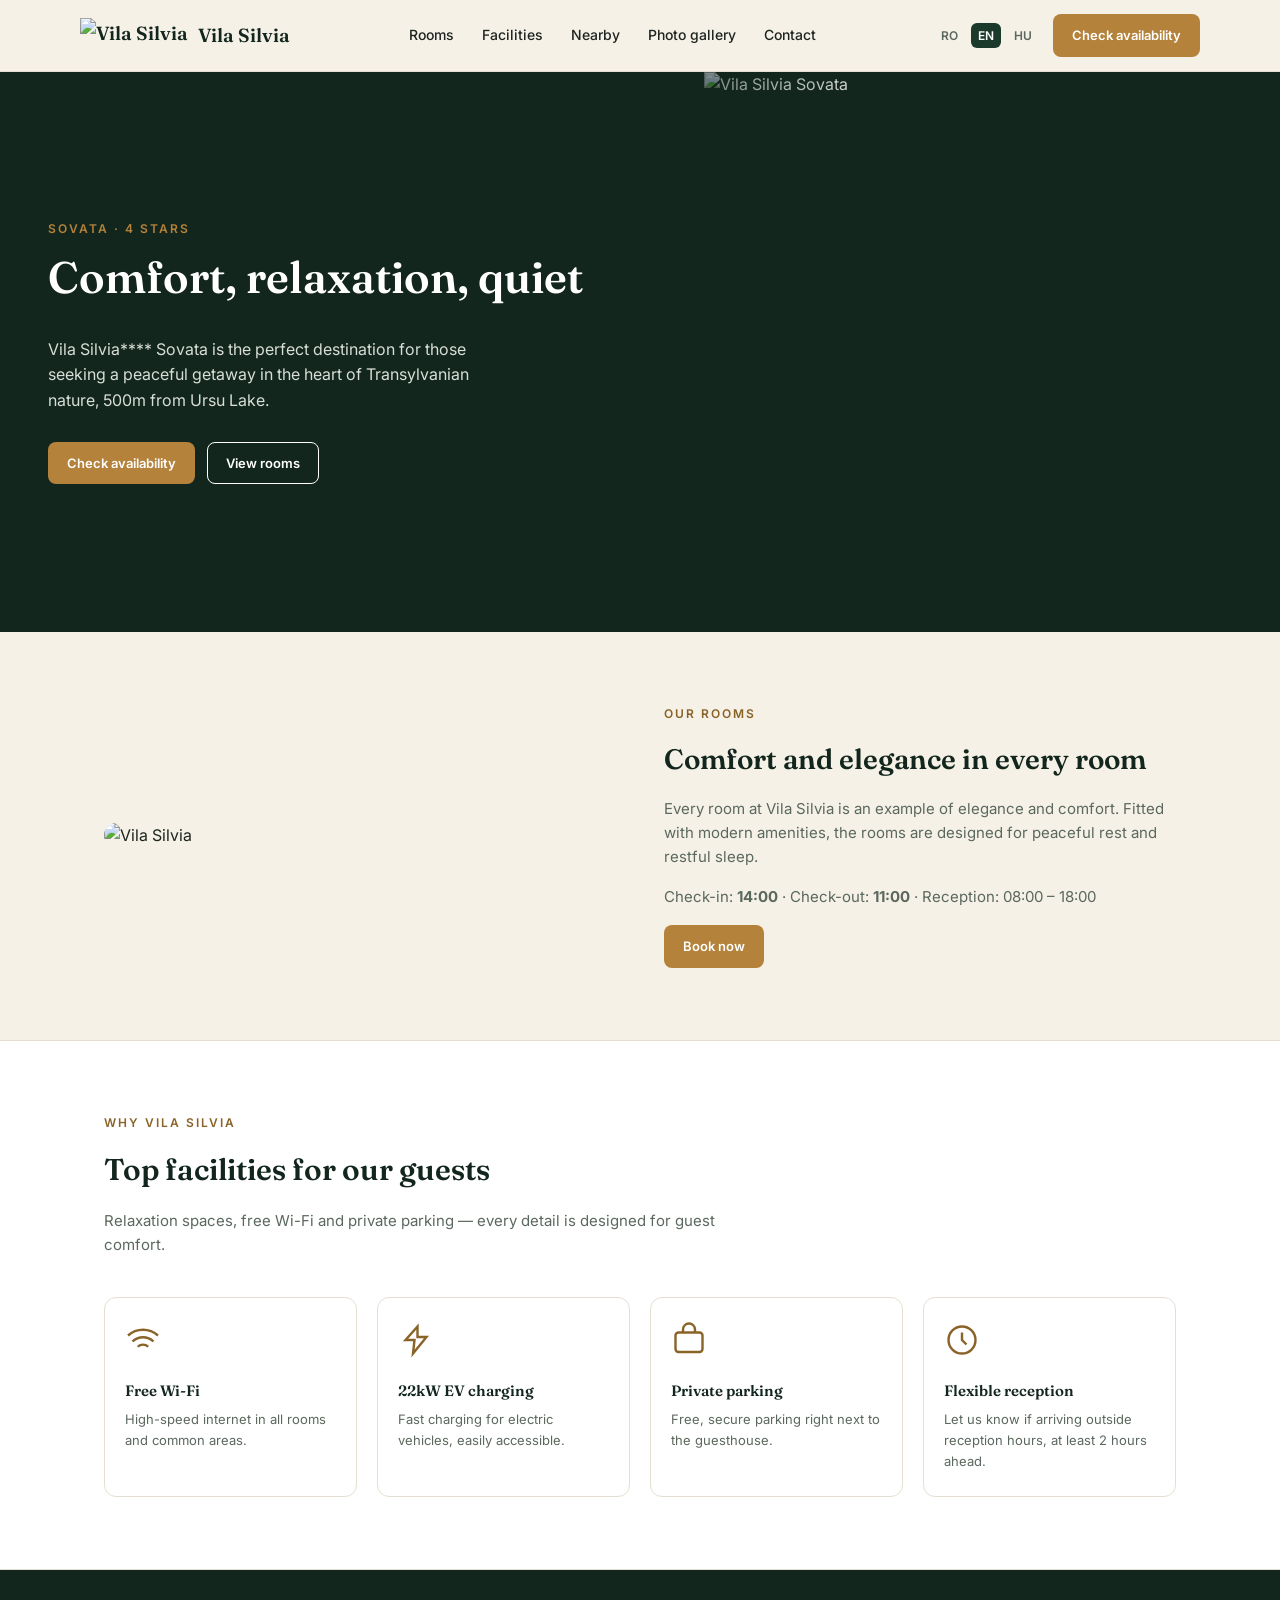
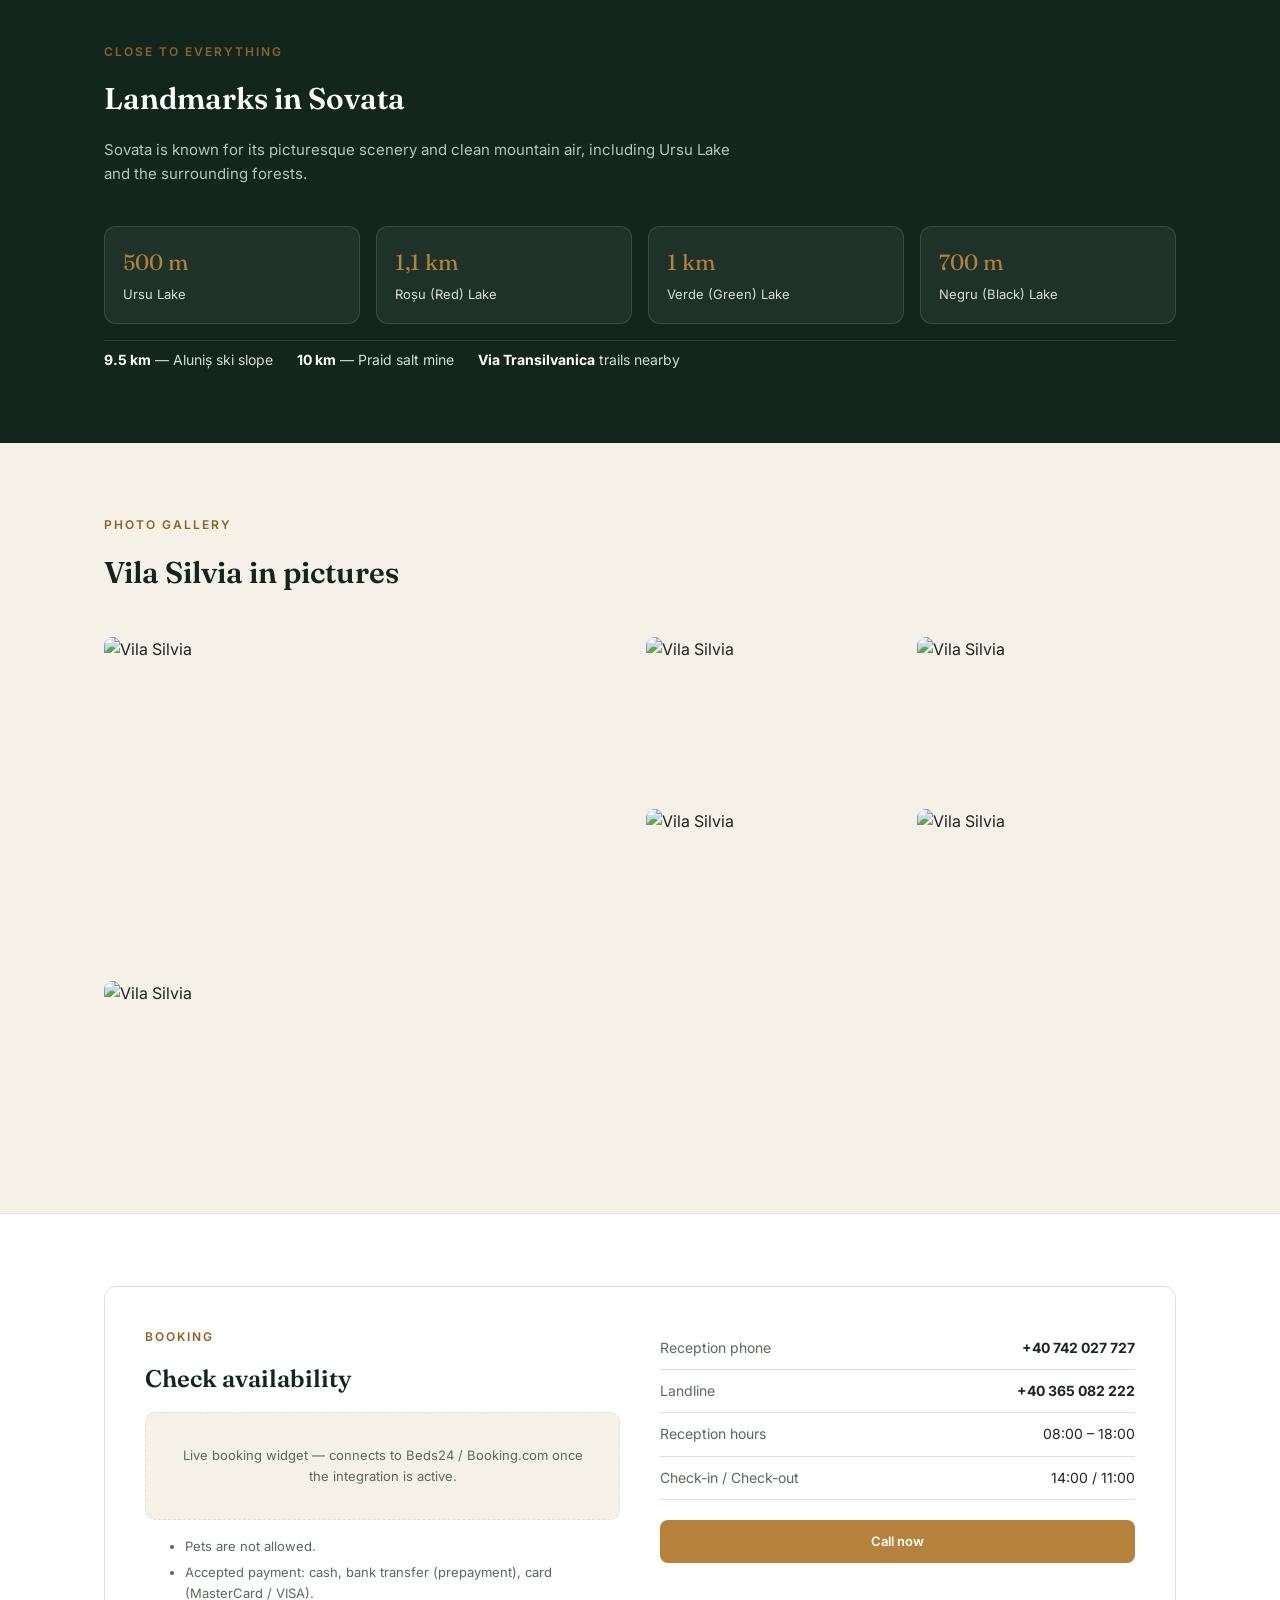
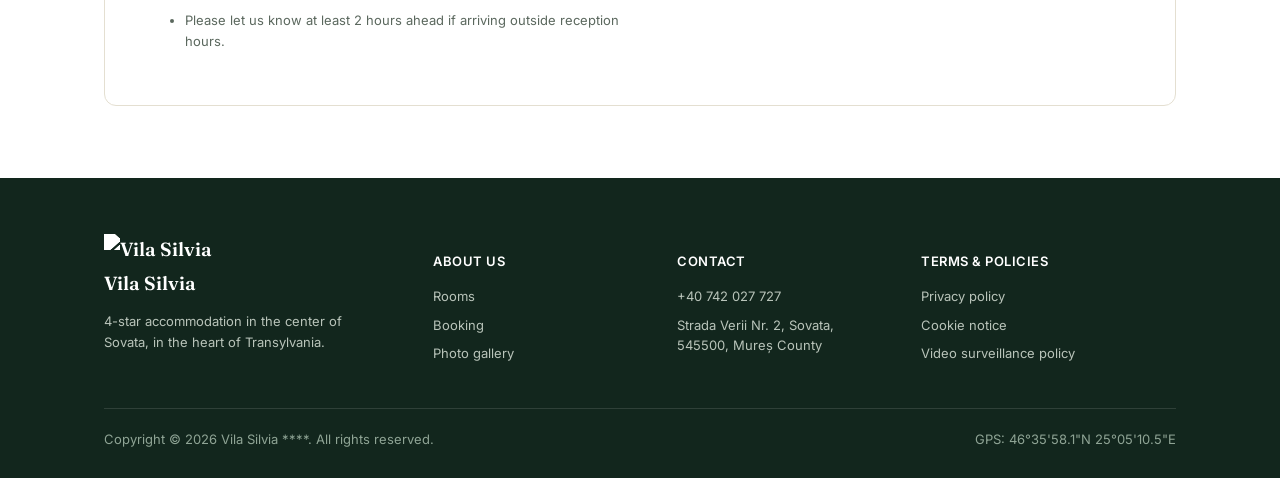
==== index.html @ 33c44d3b "Add files via upload" ====
<!DOCTYPE html>
<html lang="ro">
<head>
<meta charset="UTF-8">
<meta name="viewport" content="width=device-width, initial-scale=1.0">
<title data-i18n="meta.title">Cazare Sovata - Vila Silvia **** - vilasilvia.ro</title>
<meta name="description" content="Vila Silvia, cazare de 4 stele în centrul stațiunii Sovata." data-i18n-attr="content:meta.description">
<link rel="preconnect" href="https://fonts.googleapis.com">
<link href="https://fonts.googleapis.com/css2?family=Fraunces:opsz,wght@9..144,500;9..144,600&family=Inter:wght@400;500;600;700&display=swap" rel="stylesheet">
<link rel="stylesheet" href="style.css">
</head>
<body>

<header>
  <div class="wrap header-inner">
    <a href="#" class="logo">
      <img src="https://www.vilasilvia.ro/images/logo-1.png" alt="Vila Silvia">
      Vila Silvia
    </a>
    <nav class="main-nav">
      <a href="#rooms" data-i18n="nav.rooms">Camere</a>
      <a href="#facilities" data-i18n="nav.facilities">Facilități</a>
      <a href="#nearby" data-i18n="nav.nearby">Împrejurimi</a>
      <a href="#gallery" data-i18n="nav.gallery">Galerie foto</a>
      <a href="#contact" data-i18n="nav.contact">Contact</a>
    </nav>
    <div class="header-actions">
      <div class="lang-switch" id="lang-switch">
        <a href="#" data-lang="ro">RO</a>
        <a href="#" data-lang="en">EN</a>
        <a href="#" data-lang="hu">HU</a>
      </div>
      <a href="#booking" class="btn btn-primary" data-i18n="nav.cta">Verifică disponibilitatea</a>
    </div>
  </div>
</header>

<section class="hero" style="padding:0;">
  <div class="hero-copy">
    <div class="eyebrow" data-i18n="hero.eyebrow">Sovata · 4 stele</div>
    <h1 data-i18n="hero.title">Confort, relaxare, liniște</h1>
    <p data-i18n="hero.text">Vila Silvia**** Sovata este destinația perfectă pentru cei care caută o escapadă liniștită, în inima naturii transilvănene, la 500m de Lacul Ursu.</p>
    <div class="hero-cta">
      <a href="#booking" class="btn btn-primary" data-i18n="hero.cta1">Verifică disponibilitatea</a>
      <a href="#rooms" class="btn btn-outline" style="border-color:#fff;color:#fff;" data-i18n="hero.cta2">Vezi camerele</a>
    </div>
  </div>
  <div class="hero-img">
    <img src="https://www.vilasilvia.ro/images/homepage/slider/intro-1.jpg" alt="Vila Silvia Sovata">
  </div>
</section>

<section id="rooms">
  <div class="wrap about-grid">
    <img src="https://www.vilasilvia.ro/images/galeria_foto/2024/interior/image13.jpg" alt="Vila Silvia">
    <div>
      <div class="eyebrow" style="color:var(--amber-dark);" data-i18n="rooms.eyebrow">Camerele noastre</div>
      <h2 style="font-size:28px;color:var(--pine-900);margin-bottom:14px;" data-i18n="rooms.title">Confort și eleganță în fiecare cameră</h2>
      <p data-i18n="rooms.text">Fiecare cameră a Vilei Silvia este un exemplu de eleganță și confort. Dotate cu facilități moderne, camerele sunt concepute pentru a asigura o odihnă liniștită și un somn reconfortant.</p>
      <p data-i18n="rooms.hours">Check-in: <b>14:00</b> · Check-out: <b>11:00</b> · Recepție: 08:00 – 18:00</p>
      <a href="#booking" class="btn btn-primary" data-i18n="rooms.cta">Rezervă acum</a>
    </div>
  </div>
</section>

<section id="facilities" style="background:var(--paper);border-top:1px solid var(--line);border-bottom:1px solid var(--line);">
  <div class="wrap">
    <div class="section-head">
      <div class="eyebrow" data-i18n="facilities.eyebrow">De ce Vila Silvia</div>
      <h2 data-i18n="facilities.title">Facilități de top pentru oaspeții noștri</h2>
      <p data-i18n="facilities.text">Spații de relaxare, Wi-Fi gratuit și parcare privată — fiecare detaliu este gândit pentru confortul oaspeților.</p>
    </div>
    <div class="facility-grid">
      <div class="facility-card">
        <svg class="icon" viewBox="0 0 24 24" fill="none" stroke="currentColor" stroke-width="1.6"><path d="M5 13a10 10 0 0 1 14 0M8.5 16.5a5 5 0 0 1 7 0M12 20h.01M2 9a15 15 0 0 1 20 0"/></svg>
        <h3 data-i18n="facilities.wifi.title">Wi-Fi gratuit</h3>
        <p data-i18n="facilities.wifi.text">Internet de mare viteză în toate camerele și spațiile comune.</p>
      </div>
      <div class="facility-card">
        <svg class="icon" viewBox="0 0 24 24" fill="none" stroke="currentColor" stroke-width="1.6"><path d="M13 3l-8 9h6l-1 9 9-11h-6z"/></svg>
        <h3 data-i18n="facilities.ev.title">Stație de încărcare 22kW</h3>
        <p data-i18n="facilities.ev.text">Încărcare rapidă pentru vehicule electrice, ușor accesibilă.</p>
      </div>
      <div class="facility-card">
        <svg class="icon" viewBox="0 0 24 24" fill="none" stroke="currentColor" stroke-width="1.6"><rect x="3" y="7" width="18" height="13" rx="2"/><path d="M8 7V5a4 4 0 0 1 8 0v2"/></svg>
        <h3 data-i18n="facilities.parking.title">Parcare privată</h3>
        <p data-i18n="facilities.parking.text">Loc de parcare gratuit, sigur, chiar lângă vilă.</p>
      </div>
      <div class="facility-card">
        <svg class="icon" viewBox="0 0 24 24" fill="none" stroke="currentColor" stroke-width="1.6"><circle cx="12" cy="12" r="9"/><path d="M12 7v5l3 3"/></svg>
        <h3 data-i18n="facilities.reception.title">Recepție flexibilă</h3>
        <p data-i18n="facilities.reception.text">Anunțați sosirea în afara programului cu minim 2 ore înainte.</p>
      </div>
    </div>
  </div>
</section>

<section id="nearby" class="lakes-section">
  <div class="wrap">
    <div class="section-head">
      <div class="eyebrow" data-i18n="nearby.eyebrow">Aproape de tot</div>
      <h2 data-i18n="nearby.title">Repere în Sovata</h2>
      <p data-i18n="nearby.text">Sovata este cunoscută pentru peisajele sale pitorești și aerul curat de munte, incluzând Lacul Ursu și pădurile înconjurătoare.</p>
    </div>
    <div class="lake-grid">
      <div class="lake-card"><div class="dist">500 m</div><div class="name" data-i18n="nearby.ursu">Lacul Ursu</div></div>
      <div class="lake-card"><div class="dist">1,1 km</div><div class="name" data-i18n="nearby.rosu">Lacul Roșu</div></div>
      <div class="lake-card"><div class="dist">1 km</div><div class="name" data-i18n="nearby.verde">Lacul Verde</div></div>
      <div class="lake-card"><div class="dist">700 m</div><div class="name" data-i18n="nearby.negru">Lacul Negru</div></div>
    </div>
    <div class="far-list">
      <span data-i18n="nearby.ski"><b>9,5 km</b> — Pârtia de schi Aluniș</span>
      <span data-i18n="nearby.salt"><b>10 km</b> — Salina Praid</span>
      <span data-i18n="nearby.trail">Trasee <b>Via Transilvanica</b> în apropiere</span>
    </div>
  </div>
</section>

<section id="gallery">
  <div class="wrap">
    <div class="section-head">
      <div class="eyebrow" data-i18n="gallery.eyebrow">Galerie foto</div>
      <h2 data-i18n="gallery.title">Vila Silvia în imagini</h2>
    </div>
    <div class="gallery-grid">
      <a href="https://www.vilasilvia.ro/images/galeria_foto/vilasilvia/2018/interior/image20.jpg" target="_blank"><img src="https://www.vilasilvia.ro/images/galeria_foto/vilasilvia/2018/interior/image20.jpg" alt="Vila Silvia"></a>
      <a href="https://www.vilasilvia.ro/images/galeria_foto/2024/exterior/image2.jpg" target="_blank"><img src="https://www.vilasilvia.ro/images/galeria_foto/2024/exterior/image2.jpg" alt="Vila Silvia"></a>
      <a href="https://www.vilasilvia.ro/images/galeria_foto/2024/exterior/image12.jpg" target="_blank"><img src="https://www.vilasilvia.ro/images/galeria_foto/2024/exterior/image12.jpg" alt="Vila Silvia"></a>
      <a href="https://www.vilasilvia.ro/images/galeria_foto/vilasilvia/2018/exterior/image4.jpg" target="_blank"><img src="https://www.vilasilvia.ro/images/galeria_foto/vilasilvia/2018/exterior/image4.jpg" alt="Vila Silvia"></a>
      <a href="https://www.vilasilvia.ro/images/galeria_foto/vilasilvia/2018/exterior/image7.jpg" target="_blank"><img src="https://www.vilasilvia.ro/images/galeria_foto/vilasilvia/2018/exterior/image7.jpg" alt="Vila Silvia"></a>
      <a href="https://www.vilasilvia.ro/images/galeria_foto/vilasilvia/2018/interior/image16.jpg" target="_blank"><img src="https://www.vilasilvia.ro/images/galeria_foto/vilasilvia/2018/interior/image16.jpg" alt="Vila Silvia"></a>
    </div>
  </div>
</section>

<section id="booking" style="background:var(--paper);border-top:1px solid var(--line);">
  <div class="wrap">
    <div class="booking-panel">
      <div>
        <div class="eyebrow" style="color:var(--amber-dark);" data-i18n="booking.eyebrow">Rezervare</div>
        <h2 data-i18n="booking.title">Verifică disponibilitatea</h2>
        <div class="widget-slot" data-i18n="booking.widget">Widget de rezervare live — se conectează la Beds24 / Booking.com odată ce integrarea este activă.</div>
        <ul class="policy-list">
          <li data-i18n="booking.policy1">Cazarea cu animale de companie este interzisă.</li>
          <li data-i18n="booking.policy2">Metode de plată: cash, OP (plată anticipată), card (MasterCard / VISA).</li>
          <li data-i18n="booking.policy3">Vă rugăm anunțați sosirile în afara programului cu minim 2 ore înainte.</li>
        </ul>
      </div>
      <div>
        <div class="info-row"><span data-i18n="booking.phone1">Telefon recepție</span><span><b>+40 742 027 727</b></span></div>
        <div class="info-row"><span data-i18n="booking.phone2">Telefon fix</span><span><b>+40 365 082 222</b></span></div>
        <div class="info-row"><span data-i18n="booking.hours">Program recepție</span><span>08:00 – 18:00</span></div>
        <div class="info-row"><span data-i18n="booking.checkinout">Check-in / Check-out</span><span>14:00 / 11:00</span></div>
        <a href="tel:+40742027727" class="btn btn-primary" style="margin-top:20px;width:100%;text-align:center;" data-i18n="booking.call">Sună acum</a>
      </div>
    </div>
  </div>
</section>

<footer id="contact">
  <div class="wrap">
    <div class="footer-grid">
      <div>
        <a href="#" class="logo" style="color:#fff;margin-bottom:12px;">
          <img src="https://www.vilasilvia.ro/images/logo-1.png" alt="Vila Silvia" style="filter:brightness(0) invert(1);">
          Vila Silvia
        </a>
        <p style="color:#B9C4BA;max-width:260px;" data-i18n="footer.tagline">Cazare de 4 stele în centrul stațiunii Sovata, în inima Transilvaniei.</p>
      </div>
      <div>
        <h4 data-i18n="footer.about">Despre noi</h4>
        <a href="#rooms" data-i18n="nav.rooms">Camere</a>
        <a href="#booking" data-i18n="nav.cta_short">Rezervare</a>
        <a href="#gallery" data-i18n="nav.gallery">Galerie foto</a>
      </div>
      <div>
        <h4 data-i18n="footer.contact">Contact</h4>
        <a href="tel:+40742027727">+40 742 027 727</a>
        <a href="#" data-i18n="footer.address">Strada Verii Nr. 2, Sovata, 545500, jud. Mureș</a>
      </div>
      <div>
        <h4 data-i18n="footer.terms">Termeni și condiții</h4>
        <a href="https://www.vilasilvia.ro/images/pdf/politica-de-confidentialitate-2018.pdf" data-i18n="footer.privacy">Politica de confidențialitate</a>
        <a href="https://www.vilasilvia.ro/images/pdf/notificare-cookie-ro.pdf" data-i18n="footer.cookies">Notificare cookie-uri</a>
        <a href="https://www.vilasilvia.ro/images/pdf/declaratie-supraveghere-video-ro.pdf" data-i18n="footer.video">Supraveghere video</a>
      </div>
    </div>
    <div class="footer-bottom">
      <span data-i18n="footer.copyright">Copyright © 2026 Vila Silvia ****. Toate drepturile rezervate.</span>
      <span>GPS: 46°35'58.1"N 25°05'10.5"E</span>
    </div>
  </div>
</footer>

<script src="i18n.js"></script>
</body>
</html>
---- style.css ----
:root{
  --pine-900:#12261D;
  --pine-800:#1B3A2B;
  --pine-700:#26503C;
  --cream:#F5F1E7;
  --paper:#FFFFFF;
  --ink:#1E241F;
  --ink-soft:#5B685E;
  --line:#E4DFD1;
  --amber:#B4823A;
  --amber-dark:#8A6329;
  --amber-bg:#F4E9D5;
  --blue:#3A6FA0;
  --blue-bg:#E1EBF4;
  --radius:12px;
}
*{box-sizing:border-box;}
body{margin:0;font-family:'Inter',sans-serif;background:var(--cream);color:var(--ink);line-height:1.6;}
h1,h2,h3{font-family:'Fraunces',serif;font-weight:600;margin:0;}
a{color:inherit;text-decoration:none;}
img{max-width:100%;display:block;}
.wrap{max-width:1120px;margin:0 auto;padding:0 24px;}

/* Header */
header{position:sticky;top:0;z-index:50;background:rgba(245,241,231,0.94);backdrop-filter:blur(6px);border-bottom:1px solid var(--line);}
.header-inner{display:flex;align-items:center;justify-content:space-between;padding:14px 0;}
.logo{display:flex;align-items:center;gap:10px;font-family:'Fraunces',serif;font-weight:600;font-size:19px;color:var(--pine-900);}
.logo img{height:34px;width:auto;}
nav.main-nav{display:flex;align-items:center;gap:28px;}
nav.main-nav a{font-size:14px;font-weight:500;color:var(--ink);}
nav.main-nav a:hover{color:var(--amber-dark);}
.header-actions{display:flex;align-items:center;gap:14px;}
.lang-switch{display:flex;gap:6px;font-size:12px;font-weight:600;}
.lang-switch a{padding:3px 7px;border-radius:6px;color:var(--ink-soft);}
.lang-switch a.active{background:var(--pine-800);color:#fff;}
.btn{font-family:inherit;font-size:13px;font-weight:600;border-radius:8px;padding:10px 18px;border:1px solid transparent;cursor:pointer;display:inline-block;transition:opacity .15s;}
.btn:hover{opacity:0.88;}
.btn-primary{background:var(--amber);color:#fff;}
.btn-outline{background:transparent;color:var(--pine-900);border-color:var(--pine-900);}
.btn-light{background:#fff;color:var(--pine-900);}
.menu-toggle{display:none;background:none;border:none;font-size:22px;cursor:pointer;color:var(--pine-900);}

/* Hero */
.hero{position:relative;display:grid;grid-template-columns:1.1fr 0.9fr;gap:0;min-height:560px;background:var(--pine-900);color:#fff;overflow:hidden;}
.hero-copy{padding:80px 48px;display:flex;flex-direction:column;justify-content:center;position:relative;z-index:2;}
.eyebrow{font-size:12px;letter-spacing:2px;text-transform:uppercase;color:var(--amber);font-weight:600;margin-bottom:14px;}
.hero-copy h1{font-size:44px;line-height:1.15;color:#fff;margin-bottom:18px;}
.hero-copy p{font-size:16px;color:#D8DED7;max-width:440px;margin-bottom:28px;}
.hero-cta{display:flex;gap:12px;flex-wrap:wrap;}
.hero-img{position:relative;}
.hero-img img{width:100%;height:100%;object-fit:cover;min-height:560px;}
.hero-img::after{content:"";position:absolute;inset:0;background:linear-gradient(90deg, rgba(18,38,29,0.55), transparent 40%);}

/* Sections */
section{padding:72px 0;}
.section-head{max-width:640px;margin-bottom:40px;}
.section-head .eyebrow{color:var(--amber-dark);}
.section-head h2{font-size:30px;color:var(--pine-900);margin-bottom:10px;}
.section-head p{color:var(--ink-soft);font-size:15px;}

.about-grid{display:grid;grid-template-columns:1fr 1fr;gap:48px;align-items:center;}
.about-grid img{border-radius:var(--radius);}
.about-grid p{color:var(--ink-soft);margin-bottom:16px;font-size:15px;}

.facility-grid{display:grid;grid-template-columns:repeat(4,1fr);gap:20px;}
.facility-card{background:var(--paper);border:1px solid var(--line);border-radius:var(--radius);padding:24px 20px;text-align:left;}
.facility-card .icon{width:36px;height:36px;color:var(--amber-dark);margin-bottom:14px;}
.facility-card h3{font-size:15px;color:var(--pine-900);margin-bottom:6px;}
.facility-card p{font-size:13px;color:var(--ink-soft);margin:0;}

.lakes-section{background:var(--pine-900);color:#fff;}
.lakes-section .section-head h2{color:#fff;}
.lakes-section .section-head p{color:#B9C4BA;}
.lake-grid{display:grid;grid-template-columns:repeat(4,1fr);gap:16px;margin-bottom:16px;}
.lake-card{background:rgba(255,255,255,0.06);border:1px solid rgba(255,255,255,0.12);border-radius:var(--radius);padding:18px;}
.lake-card .dist{font-family:'Fraunces',serif;font-size:22px;color:var(--amber);}
.lake-card .name{font-size:13px;color:#D8DED7;margin-top:4px;}
.far-list{display:flex;flex-wrap:wrap;gap:24px;font-size:14px;color:#D8DED7;padding-top:8px;border-top:1px solid rgba(255,255,255,0.12);}
.far-list b{color:#fff;}

.gallery-grid{display:grid;grid-template-columns:repeat(4,1fr);grid-auto-rows:160px;gap:12px;}
.gallery-grid img{width:100%;height:100%;object-fit:cover;border-radius:8px;}
.gallery-grid a:nth-child(1){grid-column:span 2;grid-row:span 2;}
.gallery-grid a{display:block;overflow:hidden;border-radius:8px;}
.gallery-grid a:nth-child(1) img{height:100%;}

.booking-panel{background:var(--paper);border:1px solid var(--line);border-radius:var(--radius);padding:40px;display:grid;grid-template-columns:1fr 1fr;gap:40px;}
.booking-panel h2{font-size:24px;color:var(--pine-900);margin-bottom:14px;}
.booking-panel .widget-slot{background:var(--cream);border:1.5px dashed var(--line);border-radius:10px;padding:32px;text-align:center;color:var(--ink-soft);font-size:13px;}
.info-row{display:flex;justify-content:space-between;padding:10px 0;border-bottom:1px solid var(--line);font-size:14px;}
.info-row span:first-child{color:var(--ink-soft);}
.policy-list{font-size:13px;color:var(--ink-soft);margin-top:16px;}
.policy-list li{margin-bottom:6px;}

footer{background:var(--pine-900);color:#D8DED7;padding:56px 0 28px;font-size:13px;}
.footer-grid{display:grid;grid-template-columns:1.4fr 1fr 1fr 1.2fr;gap:32px;margin-bottom:36px;}
.footer-grid h4{color:#fff;font-size:13px;font-weight:600;text-transform:uppercase;letter-spacing:0.5px;margin-bottom:14px;}
.footer-grid a{display:block;color:#B9C4BA;margin-bottom:8px;}
.footer-grid a:hover{color:#fff;}
.footer-bottom{border-top:1px solid rgba(255,255,255,0.12);padding-top:20px;display:flex;justify-content:space-between;color:#8FA495;flex-wrap:wrap;gap:10px;}

@media(max-width:920px){
  .hero{grid-template-columns:1fr;}
  .hero-img{min-height:320px;}
  .hero-img img{min-height:320px;}
  .about-grid{grid-template-columns:1fr;}
  .facility-grid{grid-template-columns:repeat(2,1fr);}
  .lake-grid{grid-template-columns:repeat(2,1fr);}
  .gallery-grid{grid-template-columns:repeat(2,1fr);}
  .booking-panel{grid-template-columns:1fr;}
  .footer-grid{grid-template-columns:1fr 1fr;}
  nav.main-nav{display:none;}
  .menu-toggle{display:block;}
}
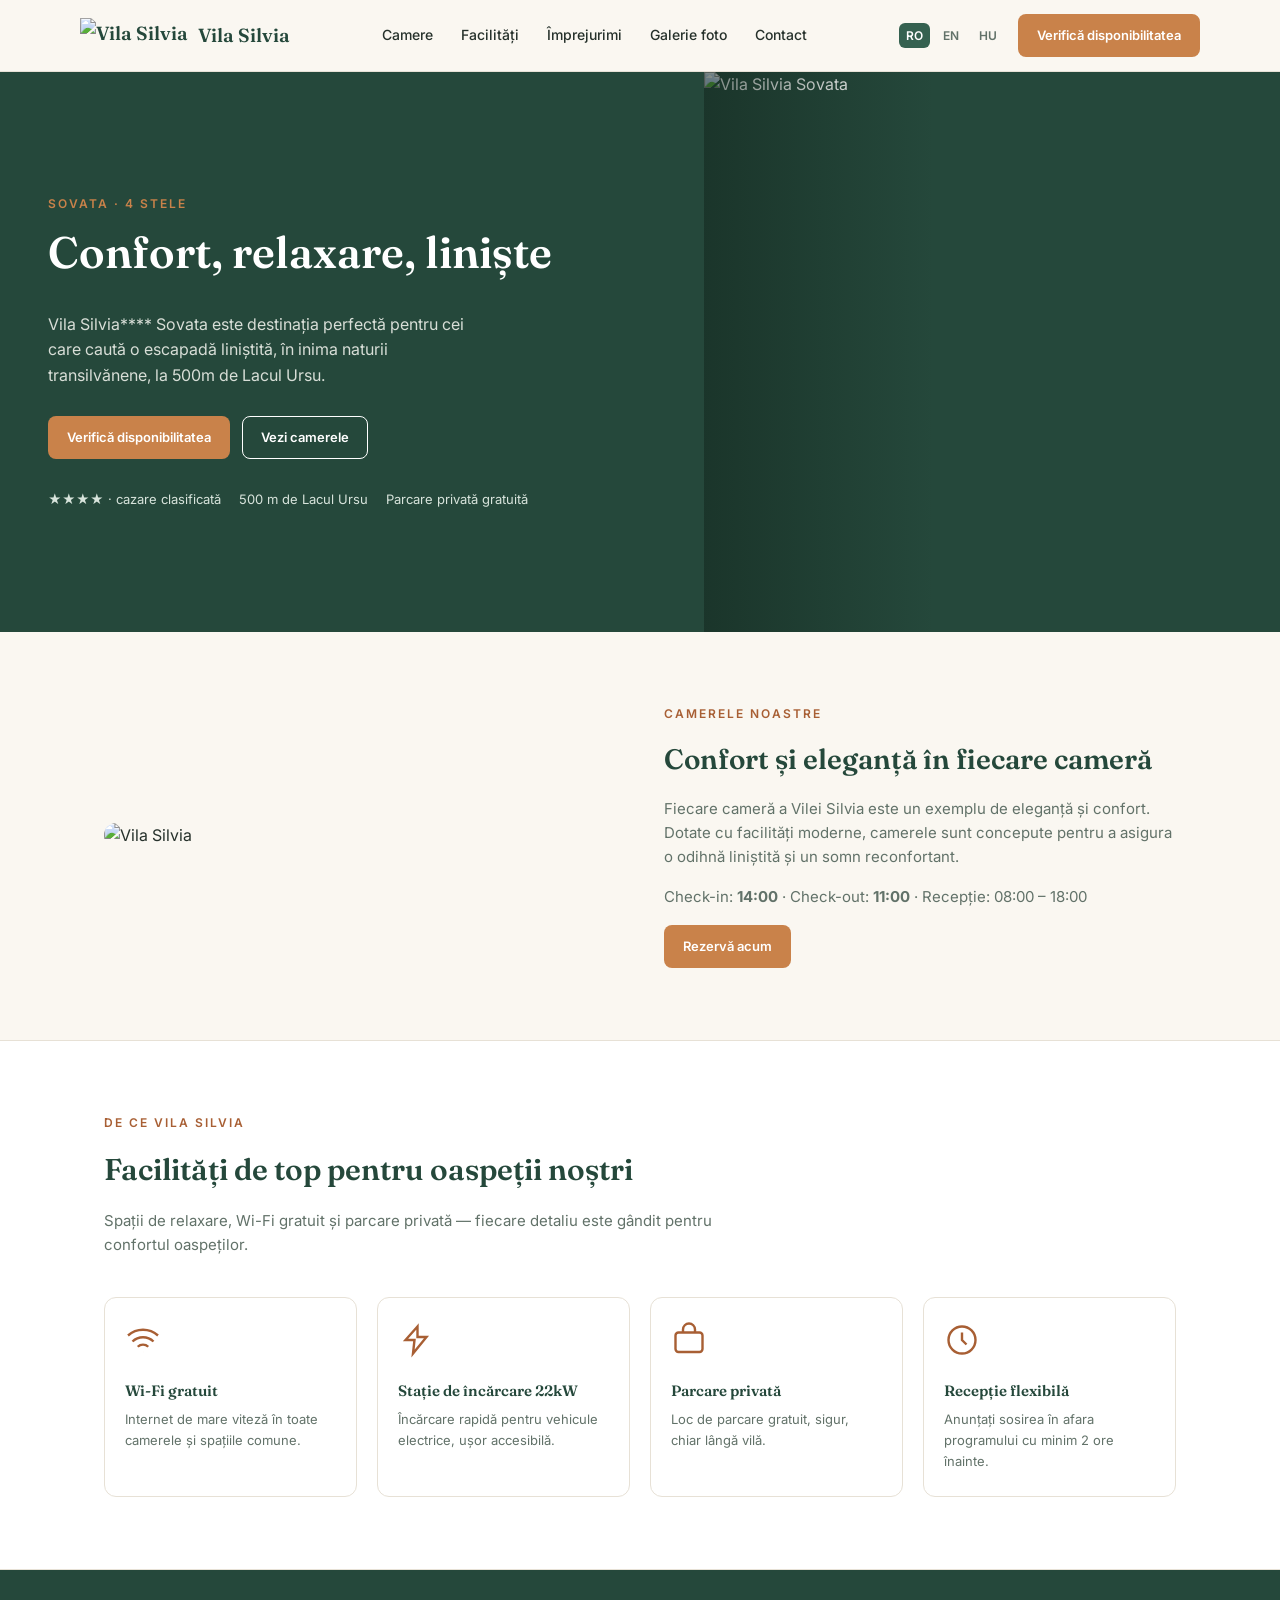
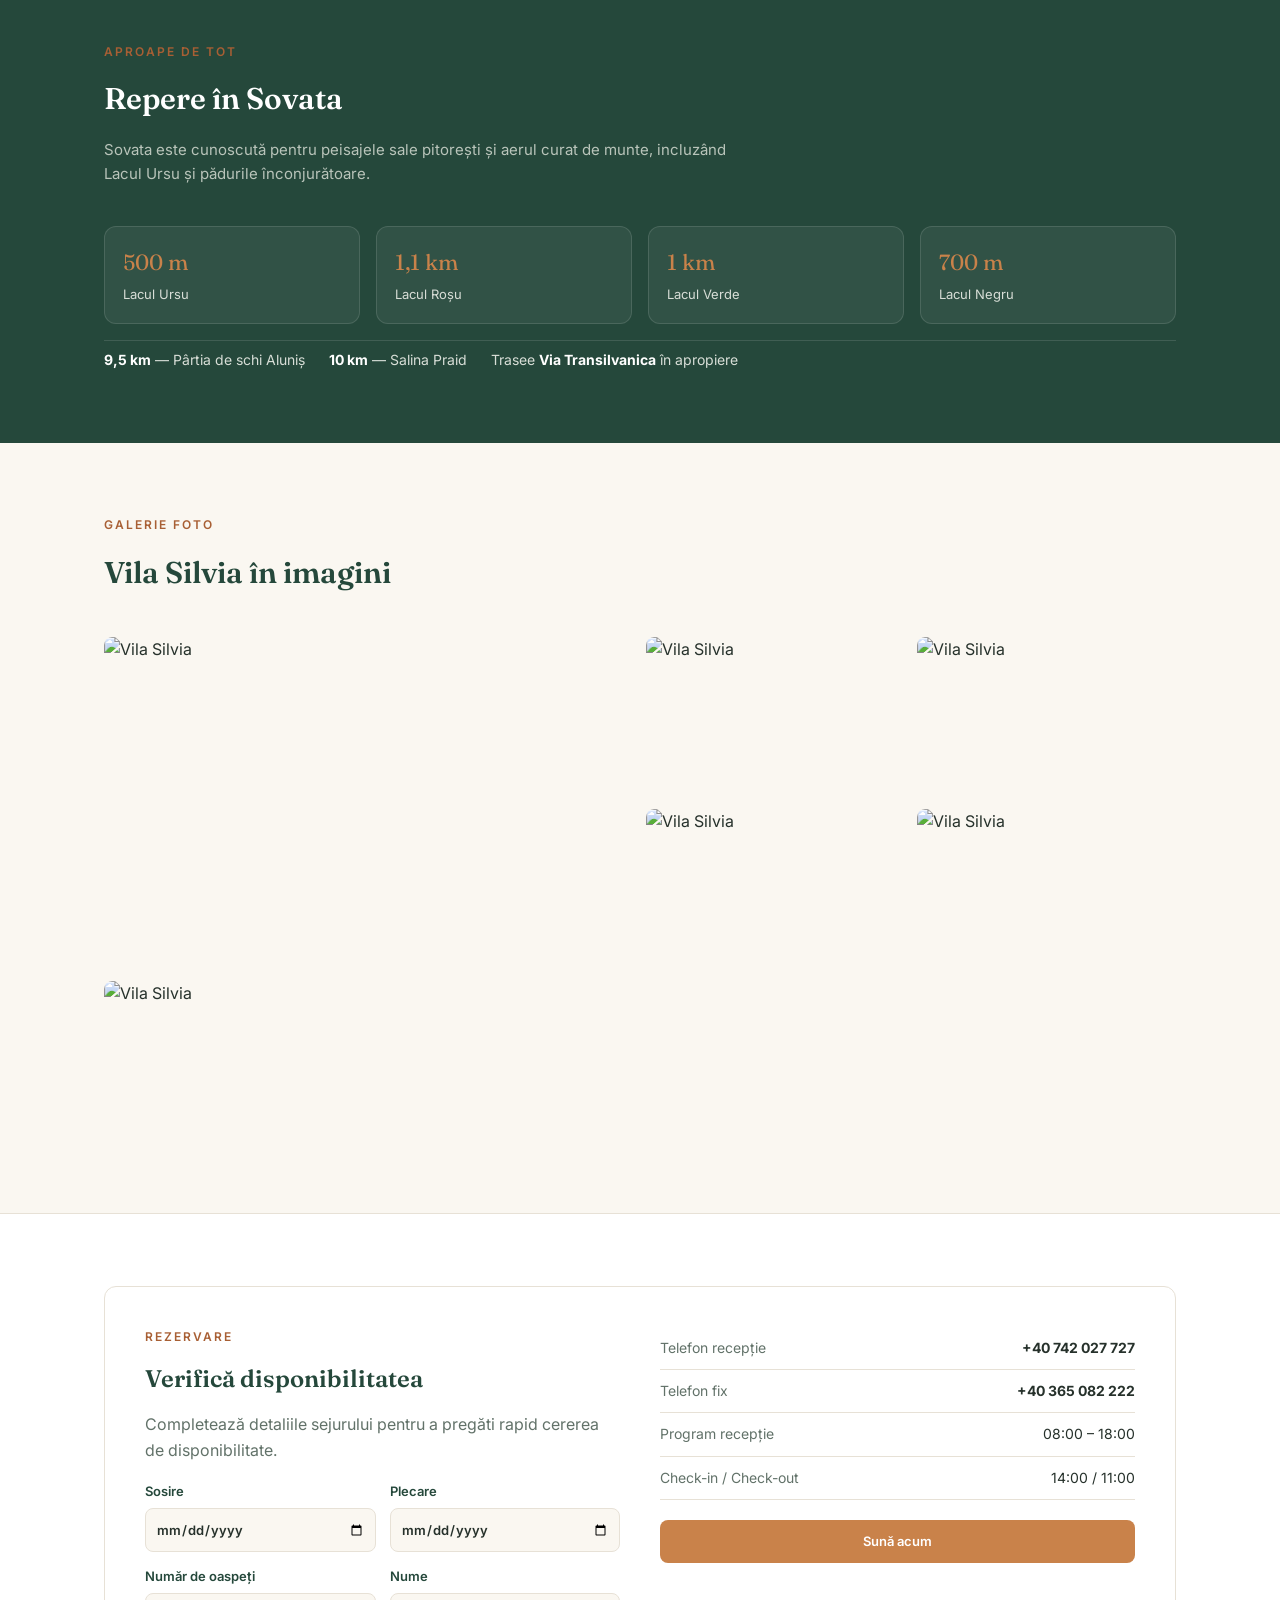
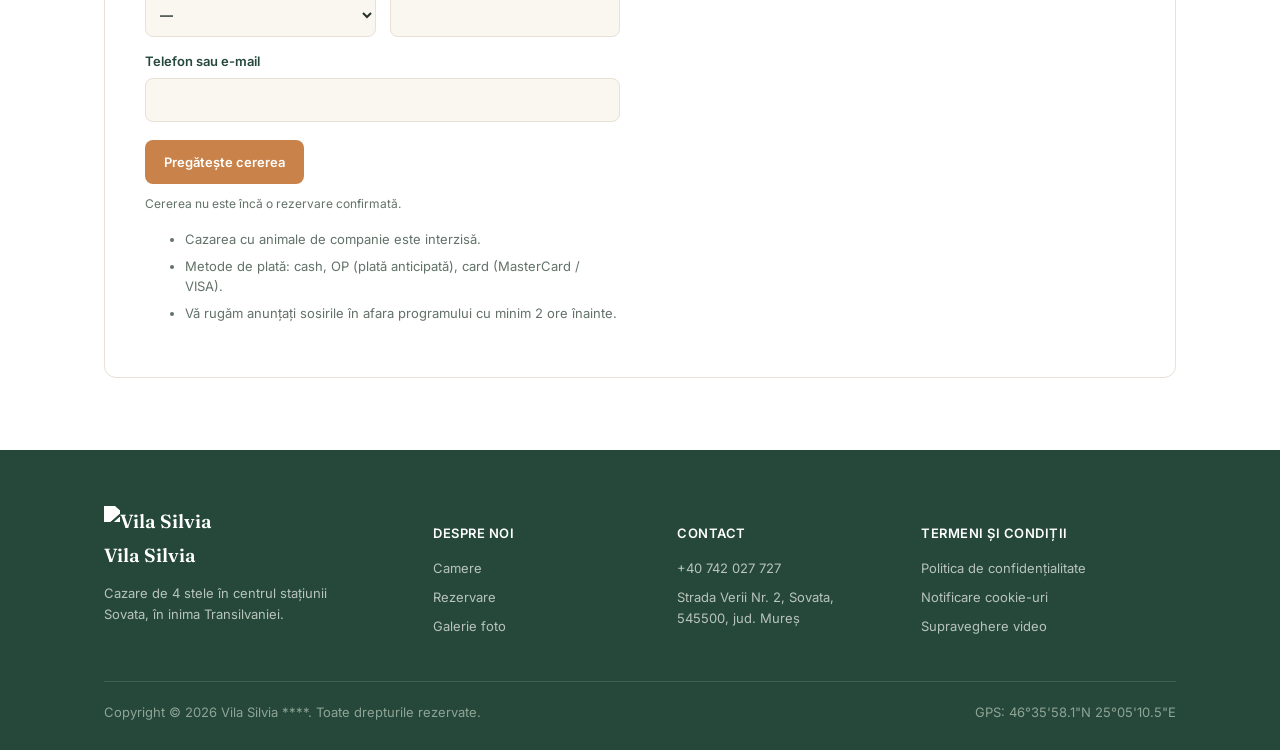
==== commit acea664f: "Add files via upload" ====
--- a/index.html
+++ b/index.html
@@ -32,7 +32,16 @@
       </div>
       <a href="#booking" class="btn btn-primary" data-i18n="nav.cta">Verifică disponibilitatea</a>
     </div>
-  </div>
+    <button class="menu-toggle" type="button" aria-expanded="false" aria-controls="mobile-nav" aria-label="Deschide meniul">☰</button>
+  </div>
+  <nav class="mobile-nav" id="mobile-nav" aria-label="Navigație mobilă">
+    <a href="#rooms" data-i18n="nav.rooms">Camere</a>
+    <a href="#facilities" data-i18n="nav.facilities">Facilități</a>
+    <a href="#nearby" data-i18n="nav.nearby">Împrejurimi</a>
+    <a href="#gallery" data-i18n="nav.gallery">Galerie foto</a>
+    <a href="#contact" data-i18n="nav.contact">Contact</a>
+    <a href="#booking" class="btn btn-primary" data-i18n="nav.cta">Verifică disponibilitatea</a>
+  </nav>
 </header>
 
 <section class="hero" style="padding:0;">
@@ -44,6 +53,11 @@
       <a href="#booking" class="btn btn-primary" data-i18n="hero.cta1">Verifică disponibilitatea</a>
       <a href="#rooms" class="btn btn-outline" style="border-color:#fff;color:#fff;" data-i18n="hero.cta2">Vezi camerele</a>
     </div>
+    <ul class="trust-list" aria-label="Avantaje Vila Silvia">
+      <li>★★★★ · <span data-i18n="hero.trust.stars">cazare clasificată</span></li>
+      <li data-i18n="hero.trust.lake">500 m de Lacul Ursu</li>
+      <li data-i18n="hero.trust.parking">Parcare privată gratuită</li>
+    </ul>
   </div>
   <div class="hero-img">
     <img src="https://www.vilasilvia.ro/images/homepage/slider/intro-1.jpg" alt="Vila Silvia Sovata">
@@ -139,7 +153,23 @@
       <div>
         <div class="eyebrow" style="color:var(--amber-dark);" data-i18n="booking.eyebrow">Rezervare</div>
         <h2 data-i18n="booking.title">Verifică disponibilitatea</h2>
-        <div class="widget-slot" data-i18n="booking.widget">Widget de rezervare live — se conectează la Beds24 / Booking.com odată ce integrarea este activă.</div>
+        <p class="booking-intro" data-i18n="booking.intro">Completează detaliile sejurului pentru a pregăti rapid cererea de disponibilitate.</p>
+        <form class="booking-form" id="booking-form">
+          <div class="form-grid">
+            <label><span data-i18n="booking.arrival">Sosire</span><input type="date" name="arrival" required></label>
+            <label><span data-i18n="booking.departure">Plecare</span><input type="date" name="departure" required></label>
+            <label><span data-i18n="booking.guests">Număr de oaspeți</span><select name="guests" required><option value="">—</option><option>1</option><option>2</option><option>3</option><option>4+</option></select></label>
+            <label><span data-i18n="booking.name">Nume</span><input type="text" name="name" autocomplete="name" required></label>
+            <label class="full"><span data-i18n="booking.contact_detail">Telefon sau e-mail</span><input type="text" name="contact" autocomplete="tel" required></label>
+          </div>
+          <button class="btn btn-primary" type="submit" data-i18n="booking.prepare">Pregătește cererea</button>
+          <p class="form-note" data-i18n="booking.note">Cererea nu este încă o rezervare confirmată.</p>
+          <div class="request-result" id="request-result" hidden aria-live="polite">
+            <p data-i18n="booking.result">Cererea este pregătită. O poți copia și transmite recepției.</p>
+            <textarea id="request-text" readonly aria-label="Cerere de disponibilitate"></textarea>
+            <button class="btn btn-outline" type="button" id="copy-request" data-i18n="booking.copy">Copiază cererea</button>
+          </div>
+        </form>
         <ul class="policy-list">
           <li data-i18n="booking.policy1">Cazarea cu animale de companie este interzisă.</li>
           <li data-i18n="booking.policy2">Metode de plată: cash, OP (plată anticipată), card (MasterCard / VISA).</li>
@@ -176,7 +206,7 @@
       <div>
         <h4 data-i18n="footer.contact">Contact</h4>
         <a href="tel:+40742027727">+40 742 027 727</a>
-        <a href="#" data-i18n="footer.address">Strada Verii Nr. 2, Sovata, 545500, jud. Mureș</a>
+        <a href="https://www.google.com/maps/search/?api=1&query=46.599472,25.086972" target="_blank" rel="noopener" data-i18n="footer.address">Strada Verii Nr. 2, Sovata, 545500, jud. Mureș</a>
       </div>
       <div>
         <h4 data-i18n="footer.terms">Termeni și condiții</h4>
@@ -192,6 +222,8 @@
   </div>
 </footer>
 
+<a href="#booking" class="mobile-booking-bar" data-i18n="nav.cta">Verifică disponibilitatea</a>
+
 <script src="i18n.js"></script>
 </body>
 </html>
--- a/style.css
+++ b/style.css
@@ -1,17 +1,17 @@
 :root{
-  --pine-900:#12261D;
-  --pine-800:#1B3A2B;
-  --pine-700:#26503C;
-  --cream:#F5F1E7;
+  --pine-900:#25483B;
+  --pine-800:#356150;
+  --pine-700:#4F7868;
+  --cream:#FAF7F1;
   --paper:#FFFFFF;
-  --ink:#1E241F;
-  --ink-soft:#5B685E;
-  --line:#E4DFD1;
-  --amber:#B4823A;
-  --amber-dark:#8A6329;
-  --amber-bg:#F4E9D5;
-  --blue:#3A6FA0;
-  --blue-bg:#E1EBF4;
+  --ink:#26312B;
+  --ink-soft:#627269;
+  --line:#E7E1D6;
+  --amber:#C9824A;
+  --amber-dark:#A85F34;
+  --amber-bg:#F8E5D5;
+  --blue:#6E9E9B;
+  --blue-bg:#E4F0EE;
   --radius:12px;
 }
 *{box-sizing:border-box;}
@@ -22,7 +22,7 @@
 .wrap{max-width:1120px;margin:0 auto;padding:0 24px;}
 
 /* Header */
-header{position:sticky;top:0;z-index:50;background:rgba(245,241,231,0.94);backdrop-filter:blur(6px);border-bottom:1px solid var(--line);}
+header{position:sticky;top:0;z-index:50;background:rgba(250,247,241,0.94);backdrop-filter:blur(6px);border-bottom:1px solid var(--line);}
 .header-inner{display:flex;align-items:center;justify-content:space-between;padding:14px 0;}
 .logo{display:flex;align-items:center;gap:10px;font-family:'Fraunces',serif;font-weight:600;font-size:19px;color:var(--pine-900);}
 .logo img{height:34px;width:auto;}
@@ -39,6 +39,7 @@
 .btn-outline{background:transparent;color:var(--pine-900);border-color:var(--pine-900);}
 .btn-light{background:#fff;color:var(--pine-900);}
 .menu-toggle{display:none;background:none;border:none;font-size:22px;cursor:pointer;color:var(--pine-900);}
+.mobile-nav{display:none;}
 
 /* Hero */
 .hero{position:relative;display:grid;grid-template-columns:1.1fr 0.9fr;gap:0;min-height:560px;background:var(--pine-900);color:#fff;overflow:hidden;}
@@ -47,6 +48,8 @@
 .hero-copy h1{font-size:44px;line-height:1.15;color:#fff;margin-bottom:18px;}
 .hero-copy p{font-size:16px;color:#D8DED7;max-width:440px;margin-bottom:28px;}
 .hero-cta{display:flex;gap:12px;flex-wrap:wrap;}
+.trust-list{display:flex;flex-wrap:wrap;gap:10px 18px;margin:30px 0 0;padding:0;list-style:none;color:#D8E4DC;font-size:13px;}
+.trust-list li{white-space:nowrap;}
 .hero-img{position:relative;}
 .hero-img img{width:100%;height:100%;object-fit:cover;min-height:560px;}
 .hero-img::after{content:"";position:absolute;inset:0;background:linear-gradient(90deg, rgba(18,38,29,0.55), transparent 40%);}
@@ -86,7 +89,18 @@
 
 .booking-panel{background:var(--paper);border:1px solid var(--line);border-radius:var(--radius);padding:40px;display:grid;grid-template-columns:1fr 1fr;gap:40px;}
 .booking-panel h2{font-size:24px;color:var(--pine-900);margin-bottom:14px;}
-.booking-panel .widget-slot{background:var(--cream);border:1.5px dashed var(--line);border-radius:10px;padding:32px;text-align:center;color:var(--ink-soft);font-size:13px;}
+.booking-intro{color:var(--ink-soft);margin:0 0 18px;}
+.form-grid{display:grid;grid-template-columns:1fr 1fr;gap:14px;}
+.booking-form label{display:block;font-size:13px;font-weight:600;color:var(--pine-900);}
+.booking-form label span{display:block;margin:0 0 6px;}
+.booking-form input,.booking-form select,.request-result textarea{width:100%;min-height:44px;padding:9px 10px;border:1px solid var(--line);border-radius:8px;background:var(--cream);font:inherit;color:var(--ink);}
+.booking-form .full{grid-column:1 / -1;}
+.booking-form .btn{margin-top:18px;min-height:44px;}
+.form-note{font-size:12px;color:var(--ink-soft);margin:10px 0 0;}
+.request-result{margin-top:18px;padding:16px;border-radius:10px;background:var(--amber-bg);}
+.request-result p{font-size:13px;margin:0 0 10px;}
+.request-result textarea{height:130px;resize:vertical;}
+.request-result .btn{margin-top:10px;}
 .info-row{display:flex;justify-content:space-between;padding:10px 0;border-bottom:1px solid var(--line);font-size:14px;}
 .info-row span:first-child{color:var(--ink-soft);}
 .policy-list{font-size:13px;color:var(--ink-soft);margin-top:16px;}
@@ -98,17 +112,48 @@
 .footer-grid a{display:block;color:#B9C4BA;margin-bottom:8px;}
 .footer-grid a:hover{color:#fff;}
 .footer-bottom{border-top:1px solid rgba(255,255,255,0.12);padding-top:20px;display:flex;justify-content:space-between;color:#8FA495;flex-wrap:wrap;gap:10px;}
+.mobile-booking-bar{display:none;}
 
 @media(max-width:920px){
-  .hero{grid-template-columns:1fr;}
-  .hero-img{min-height:320px;}
-  .hero-img img{min-height:320px;}
+  .hero{grid-template-columns:1fr;min-height:0;}
+  .hero-copy{padding:64px 24px 44px;}
+  .hero-img{min-height:280px;}
+  .hero-img img{min-height:280px;height:280px;}
   .about-grid{grid-template-columns:1fr;}
   .facility-grid{grid-template-columns:repeat(2,1fr);}
   .lake-grid{grid-template-columns:repeat(2,1fr);}
   .gallery-grid{grid-template-columns:repeat(2,1fr);}
   .booking-panel{grid-template-columns:1fr;}
   .footer-grid{grid-template-columns:1fr 1fr;}
-  nav.main-nav{display:none;}
+  nav.main-nav,.header-actions > .btn{display:none;}
   .menu-toggle{display:block;}
+  .header-inner{padding:12px 0;}
+  .mobile-nav{display:none;padding:8px 24px 20px;border-top:1px solid var(--line);background:var(--cream);}
+  .mobile-nav.is-open{display:flex;flex-direction:column;gap:4px;}
+  .mobile-nav a{padding:11px 0;font-size:15px;font-weight:600;color:var(--pine-900);}
+  .mobile-nav .btn{margin-top:8px;padding:12px 16px;text-align:center;color:#fff;}
 }
+
+@media(max-width:560px){
+  body{padding-bottom:68px;}
+  .wrap{padding:0 20px;}
+  .logo{font-size:17px;}
+  .logo img{height:30px;}
+  .header-actions{gap:4px;}
+  .lang-switch{gap:1px;}
+  .lang-switch a{padding:3px 5px;}
+  .hero-copy{padding:44px 20px 36px;}
+  .hero-copy h1{font-size:32px;}
+  .hero-copy p{font-size:14px;margin-bottom:18px;}
+  .hero-cta .btn{width:100%;text-align:center;padding:12px 16px;}
+  .trust-list{margin-top:18px;gap:6px 12px;font-size:12px;}
+  section{padding:56px 0;}
+  .section-head{margin-bottom:28px;}
+  .section-head h2{font-size:27px;}
+  .facility-grid,.lake-grid,.footer-grid,.form-grid{grid-template-columns:1fr;}
+  .gallery-grid{grid-template-columns:repeat(2,1fr);grid-auto-rows:120px;gap:8px;}
+  .booking-panel{padding:26px 20px;gap:28px;}
+  .info-row{gap:12px;}
+  .info-row span:last-child{text-align:right;}
+  .mobile-booking-bar{display:block;position:fixed;z-index:60;bottom:0;left:0;right:0;background:var(--amber);color:#fff;text-align:center;font-weight:700;padding:15px 20px;box-shadow:0 -6px 20px rgba(38,49,43,.15);}
+}
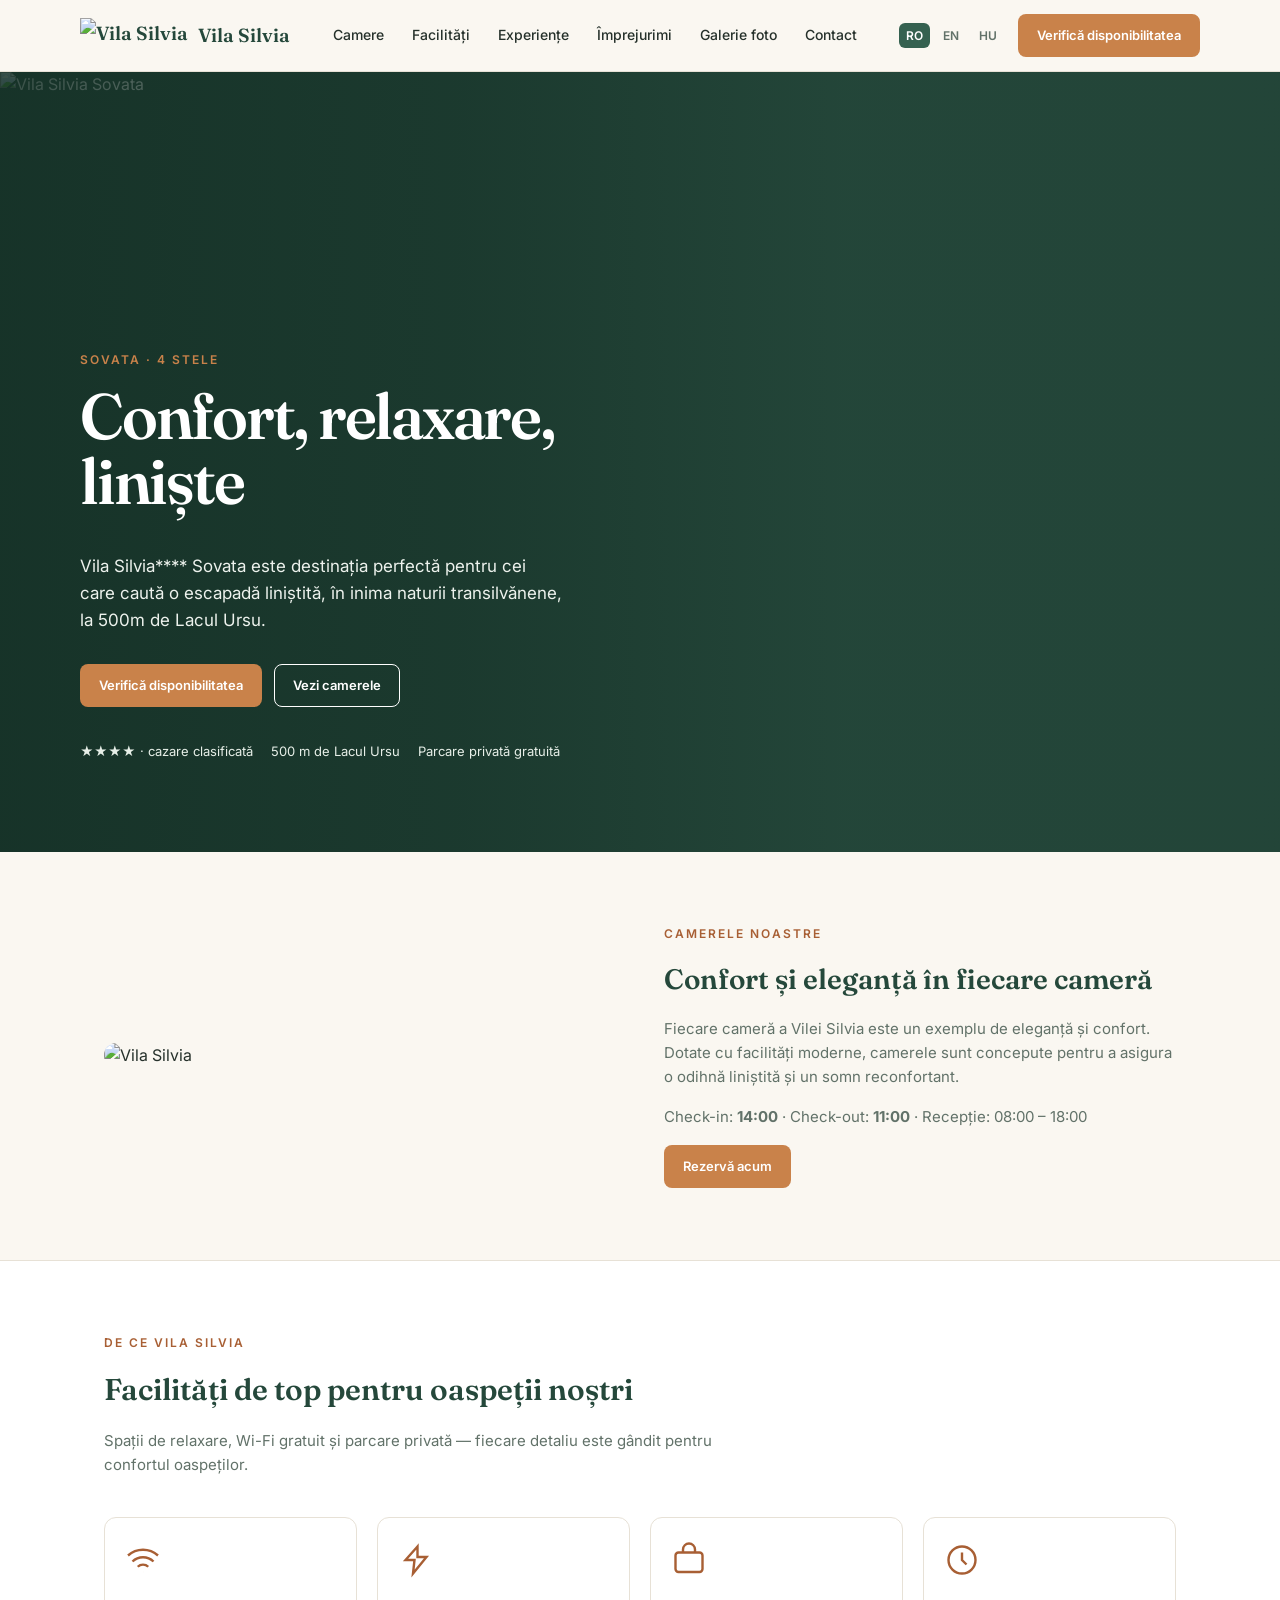
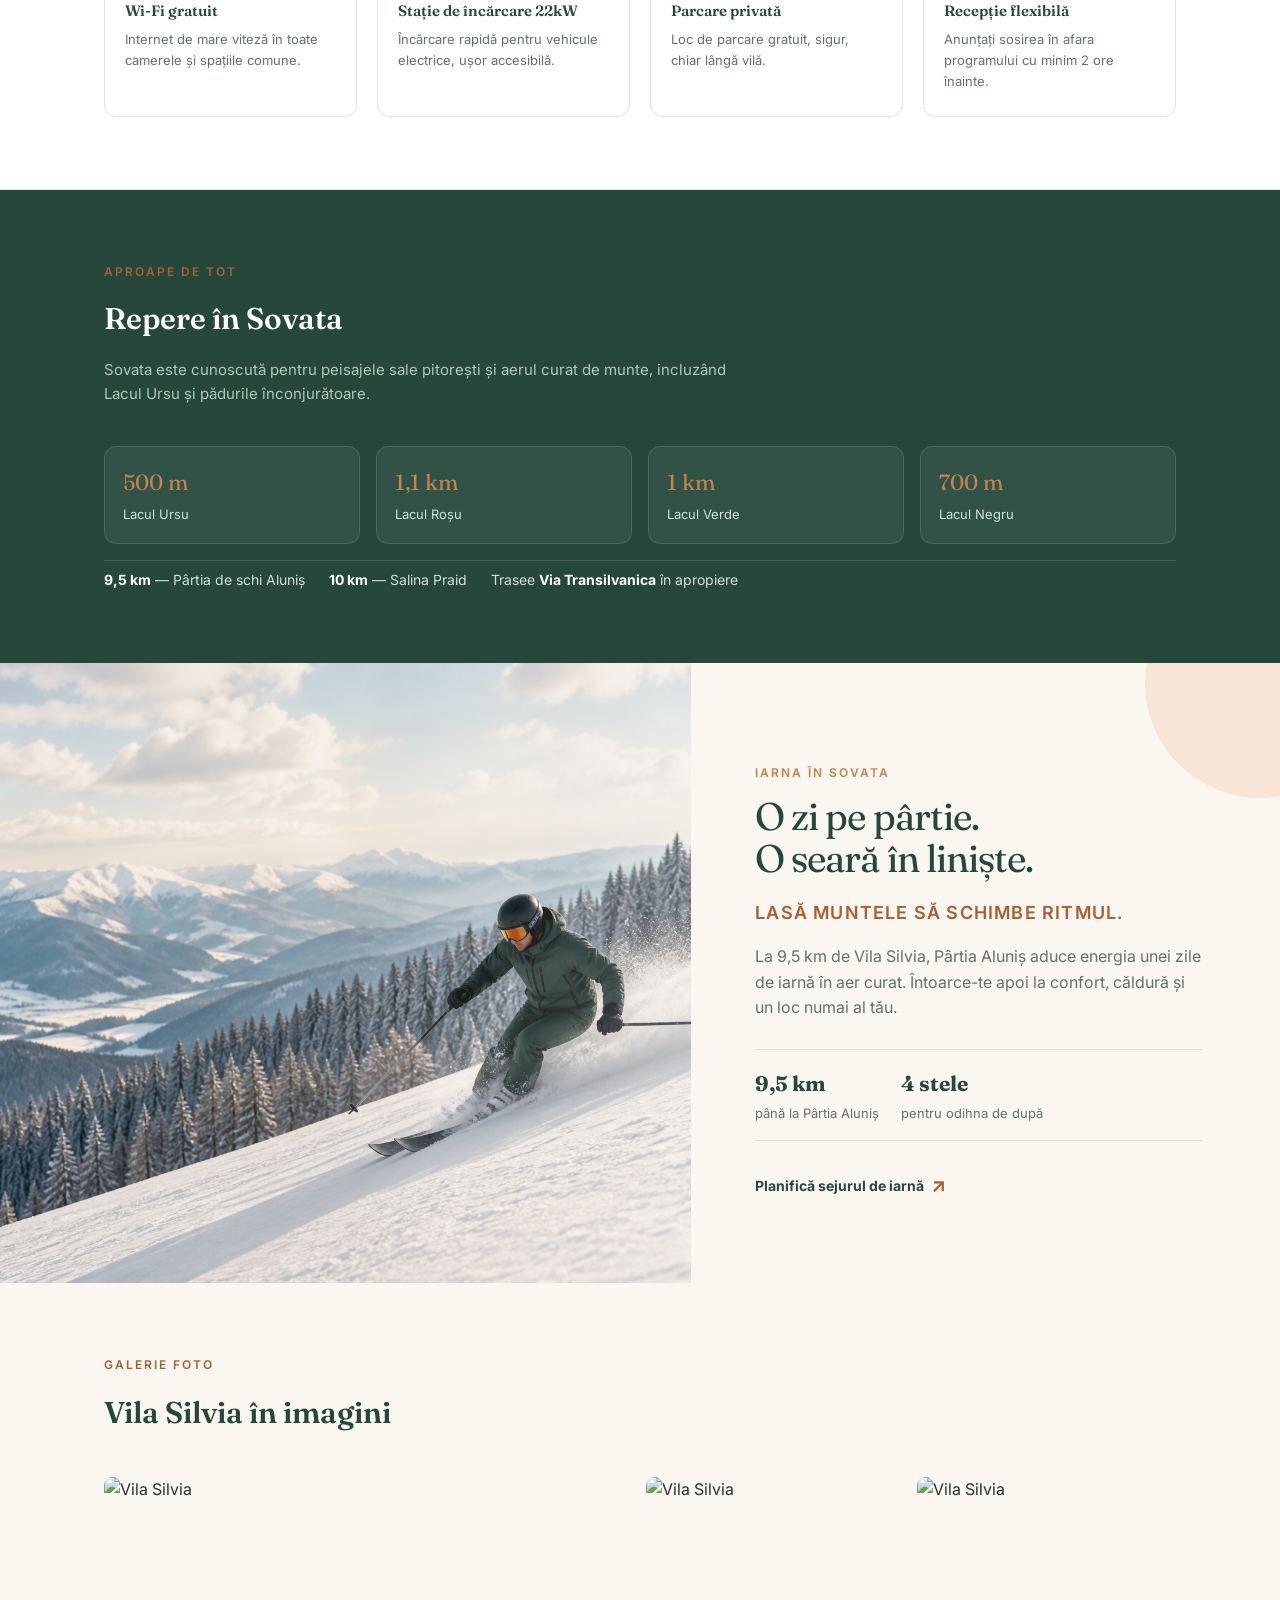
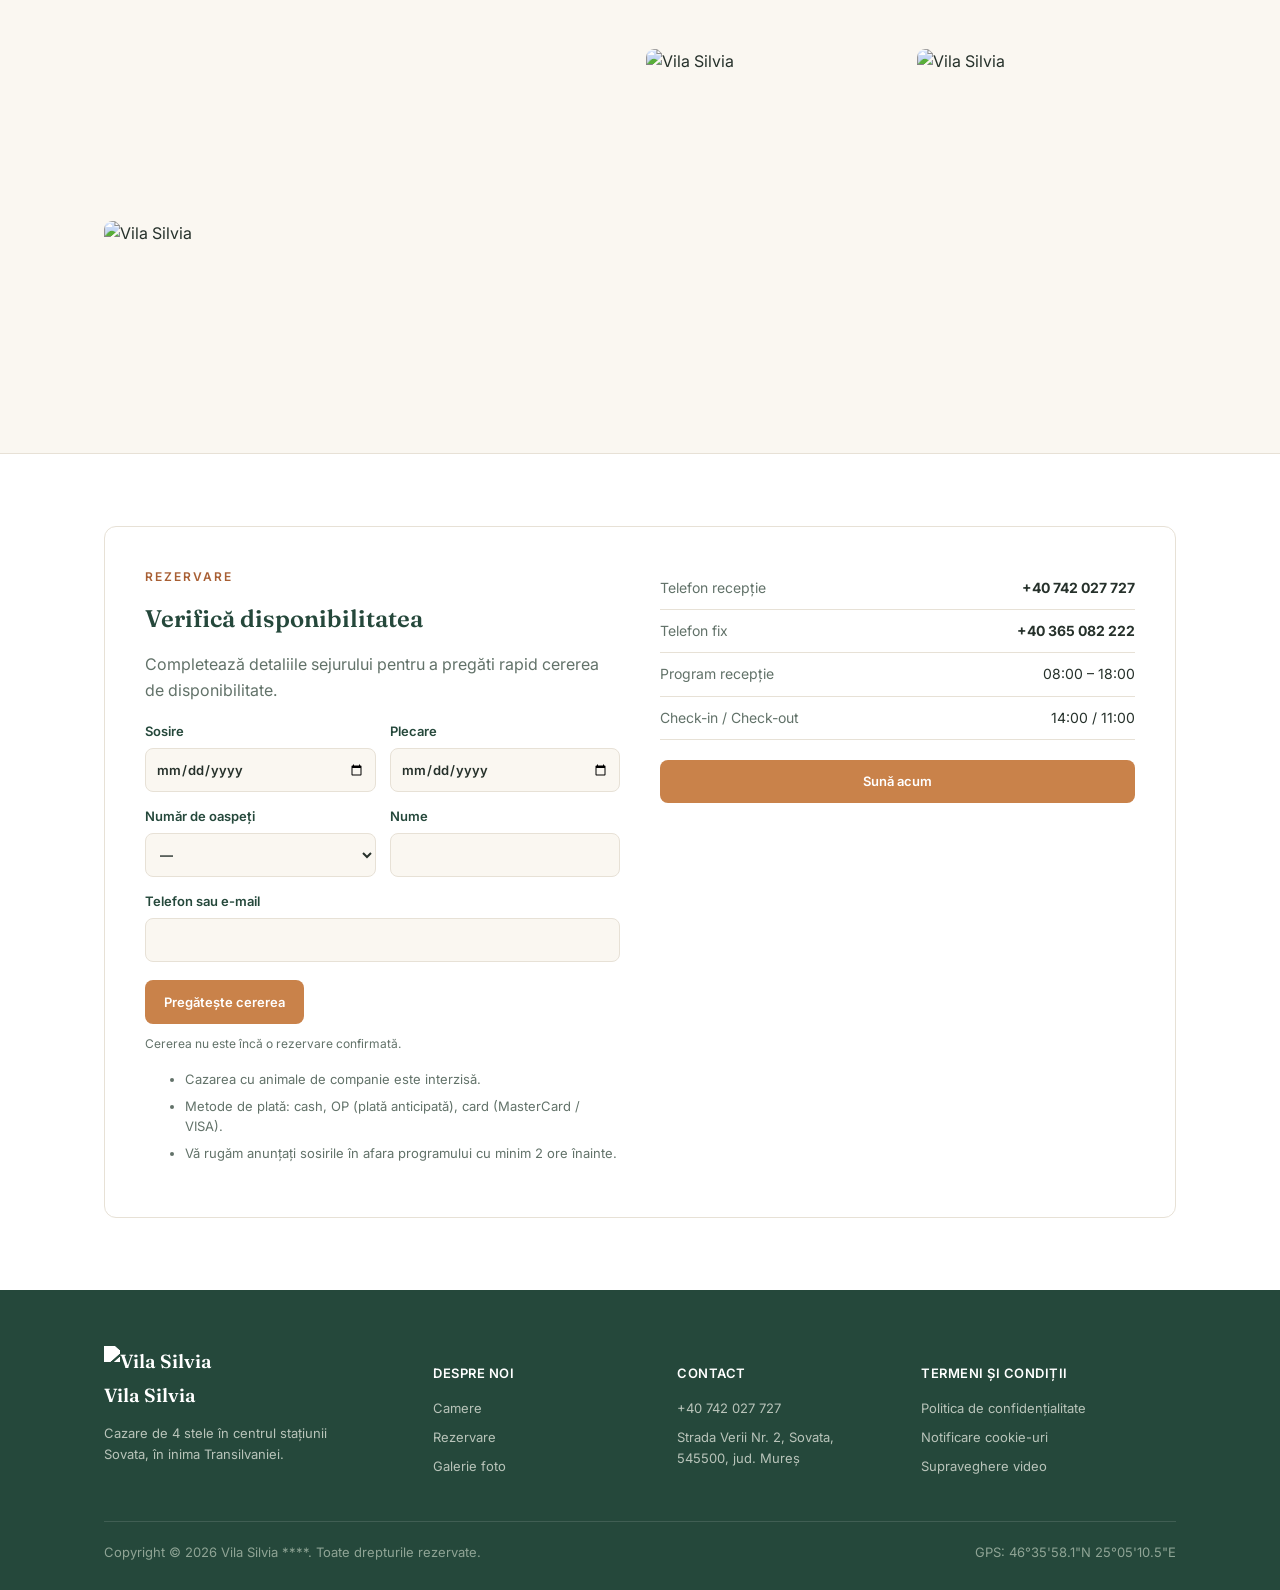
==== commit d9b4833e: "Add files via upload" ====
--- a/index.html
+++ b/index.html
@@ -20,6 +20,7 @@
     <nav class="main-nav">
       <a href="#rooms" data-i18n="nav.rooms">Camere</a>
       <a href="#facilities" data-i18n="nav.facilities">Facilități</a>
+      <a href="#experiences" data-i18n="nav.experiences">Experiențe</a>
       <a href="#nearby" data-i18n="nav.nearby">Împrejurimi</a>
       <a href="#gallery" data-i18n="nav.gallery">Galerie foto</a>
       <a href="#contact" data-i18n="nav.contact">Contact</a>
@@ -37,6 +38,7 @@
   <nav class="mobile-nav" id="mobile-nav" aria-label="Navigație mobilă">
     <a href="#rooms" data-i18n="nav.rooms">Camere</a>
     <a href="#facilities" data-i18n="nav.facilities">Facilități</a>
+    <a href="#experiences" data-i18n="nav.experiences">Experiențe</a>
     <a href="#nearby" data-i18n="nav.nearby">Împrejurimi</a>
     <a href="#gallery" data-i18n="nav.gallery">Galerie foto</a>
     <a href="#contact" data-i18n="nav.contact">Contact</a>
@@ -127,6 +129,23 @@
       <span data-i18n="nearby.salt"><b>10 km</b> — Salina Praid</span>
       <span data-i18n="nearby.trail">Trasee <b>Via Transilvanica</b> în apropiere</span>
     </div>
+  </div>
+</section>
+
+<section id="experiences" class="ski-experience">
+  <div class="ski-image">
+    <img src="ski-experience.png" alt="Schi pe o pârtie montană, într-un peisaj de iarnă">
+  </div>
+  <div class="ski-copy">
+    <div class="eyebrow">Iarna în Sovata</div>
+    <p class="display-kicker">O zi pe pârtie.<br>O seară în liniște.</p>
+    <h2>Lasă muntele să schimbe ritmul.</h2>
+    <p>La 9,5 km de Vila Silvia, Pârtia Aluniș aduce energia unei zile de iarnă în aer curat. Întoarce-te apoi la confort, căldură și un loc numai al tău.</p>
+    <div class="experience-details">
+      <span><b>9,5 km</b> până la Pârtia Aluniș</span>
+      <span><b>4 stele</b> pentru odihna de după</span>
+    </div>
+    <a href="#booking" class="text-link">Planifică sejurul de iarnă <span aria-hidden="true">↗</span></a>
   </div>
 </section>
 
--- a/style.css
+++ b/style.css
@@ -42,17 +42,17 @@
 .mobile-nav{display:none;}
 
 /* Hero */
-.hero{position:relative;display:grid;grid-template-columns:1.1fr 0.9fr;gap:0;min-height:560px;background:var(--pine-900);color:#fff;overflow:hidden;}
-.hero-copy{padding:80px 48px;display:flex;flex-direction:column;justify-content:center;position:relative;z-index:2;}
+.hero{position:relative;display:block;min-height:min(780px,88vh);background:var(--pine-900);color:#fff;overflow:hidden;isolation:isolate;}
+.hero-copy{max-width:660px;min-height:min(780px,88vh);padding:150px max(24px,calc((100vw - 1120px)/2)) 90px;display:flex;flex-direction:column;justify-content:flex-end;position:relative;z-index:2;}
 .eyebrow{font-size:12px;letter-spacing:2px;text-transform:uppercase;color:var(--amber);font-weight:600;margin-bottom:14px;}
-.hero-copy h1{font-size:44px;line-height:1.15;color:#fff;margin-bottom:18px;}
-.hero-copy p{font-size:16px;color:#D8DED7;max-width:440px;margin-bottom:28px;}
+.hero-copy h1{font-size:clamp(45px,5vw,72px);line-height:1.02;color:#fff;margin-bottom:22px;letter-spacing:-.035em;}
+.hero-copy p{font-size:17px;color:#EDF2ED;max-width:485px;margin-bottom:30px;}
 .hero-cta{display:flex;gap:12px;flex-wrap:wrap;}
-.trust-list{display:flex;flex-wrap:wrap;gap:10px 18px;margin:30px 0 0;padding:0;list-style:none;color:#D8E4DC;font-size:13px;}
+.trust-list{display:flex;flex-wrap:wrap;gap:10px 18px;margin:34px 0 0;padding:0;list-style:none;color:#E7EFE8;font-size:13px;}
 .trust-list li{white-space:nowrap;}
-.hero-img{position:relative;}
-.hero-img img{width:100%;height:100%;object-fit:cover;min-height:560px;}
-.hero-img::after{content:"";position:absolute;inset:0;background:linear-gradient(90deg, rgba(18,38,29,0.55), transparent 40%);}
+.hero-img{position:absolute;inset:0;z-index:-1;}
+.hero-img img{width:100%;height:100%;object-fit:cover;}
+.hero-img::after{content:"";position:absolute;inset:0;background:linear-gradient(90deg,rgba(20,47,37,.84) 0%,rgba(20,47,37,.58) 36%,rgba(20,47,37,.1) 66%,rgba(20,47,37,.12) 100%);}
 
 /* Sections */
 section{padding:72px 0;}
@@ -80,6 +80,23 @@
 .lake-card .name{font-size:13px;color:#D8DED7;margin-top:4px;}
 .far-list{display:flex;flex-wrap:wrap;gap:24px;font-size:14px;color:#D8DED7;padding-top:8px;border-top:1px solid rgba(255,255,255,0.12);}
 .far-list b{color:#fff;}
+
+/* Editorial experience */
+.ski-experience{padding:0;display:grid;grid-template-columns:1.08fr .92fr;background:var(--cream);min-height:620px;overflow:hidden;}
+.ski-image{position:relative;min-height:620px;}
+.ski-image::after{content:"";position:absolute;inset:0;background:linear-gradient(120deg,transparent 48%,rgba(250,247,241,.35));}
+.ski-image img{width:100%;height:100%;object-fit:cover;}
+.ski-copy{padding:90px clamp(32px,6vw,100px) 72px 64px;display:flex;flex-direction:column;justify-content:center;position:relative;}
+.ski-copy::before{content:"";position:absolute;width:230px;height:230px;border-radius:50%;background:var(--amber-bg);right:-95px;top:-95px;z-index:0;}
+.ski-copy > *{position:relative;z-index:1;}
+.display-kicker{font-family:'Fraunces',serif;font-size:clamp(31px,3vw,45px);line-height:1.08;color:var(--pine-900);margin:0 0 20px;letter-spacing:-.025em;}
+.ski-copy h2{font-size:18px;font-family:'Inter',sans-serif;text-transform:uppercase;letter-spacing:1.2px;color:var(--amber-dark);margin-bottom:16px;}
+.ski-copy > p:not(.display-kicker){color:var(--ink-soft);font-size:16px;max-width:470px;margin:0 0 28px;}
+.experience-details{display:flex;gap:22px;padding:17px 0;border-top:1px solid var(--line);border-bottom:1px solid var(--line);font-size:13px;color:var(--ink-soft);}
+.experience-details span{max-width:155px;}
+.experience-details b{display:block;font-family:'Fraunces',serif;font-size:21px;color:var(--pine-900);margin-bottom:2px;}
+.text-link{margin-top:28px;color:var(--pine-900);font-weight:700;font-size:14px;}
+.text-link span{color:var(--amber-dark);font-size:20px;vertical-align:-1px;margin-left:4px;}
 
 .gallery-grid{display:grid;grid-template-columns:repeat(4,1fr);grid-auto-rows:160px;gap:12px;}
 .gallery-grid img{width:100%;height:100%;object-fit:cover;border-radius:8px;}
@@ -115,16 +132,17 @@
 .mobile-booking-bar{display:none;}
 
 @media(max-width:920px){
-  .hero{grid-template-columns:1fr;min-height:0;}
-  .hero-copy{padding:64px 24px 44px;}
-  .hero-img{min-height:280px;}
-  .hero-img img{min-height:280px;height:280px;}
+  .hero{min-height:680px;}
+  .hero-copy{min-height:680px;padding:110px 48px 60px;}
   .about-grid{grid-template-columns:1fr;}
   .facility-grid{grid-template-columns:repeat(2,1fr);}
   .lake-grid{grid-template-columns:repeat(2,1fr);}
   .gallery-grid{grid-template-columns:repeat(2,1fr);}
   .booking-panel{grid-template-columns:1fr;}
   .footer-grid{grid-template-columns:1fr 1fr;}
+  .ski-experience{grid-template-columns:1fr;}
+  .ski-image{min-height:410px;}
+  .ski-copy{padding:60px 48px;}
   nav.main-nav,.header-actions > .btn{display:none;}
   .menu-toggle{display:block;}
   .header-inner{padding:12px 0;}
@@ -142,7 +160,8 @@
   .header-actions{gap:4px;}
   .lang-switch{gap:1px;}
   .lang-switch a{padding:3px 5px;}
-  .hero-copy{padding:44px 20px 36px;}
+  .hero{min-height:650px;}
+  .hero-copy{min-height:650px;padding:92px 20px 36px;}
   .hero-copy h1{font-size:32px;}
   .hero-copy p{font-size:14px;margin-bottom:18px;}
   .hero-cta .btn{width:100%;text-align:center;padding:12px 16px;}
@@ -153,6 +172,10 @@
   .facility-grid,.lake-grid,.footer-grid,.form-grid{grid-template-columns:1fr;}
   .gallery-grid{grid-template-columns:repeat(2,1fr);grid-auto-rows:120px;gap:8px;}
   .booking-panel{padding:26px 20px;gap:28px;}
+  .ski-image{min-height:330px;}
+  .ski-copy{padding:46px 20px 52px;}
+  .ski-copy::before{width:160px;height:160px;right:-75px;top:-60px;}
+  .experience-details{gap:16px;}
   .info-row{gap:12px;}
   .info-row span:last-child{text-align:right;}
   .mobile-booking-bar{display:block;position:fixed;z-index:60;bottom:0;left:0;right:0;background:var(--amber);color:#fff;text-align:center;font-weight:700;padding:15px 20px;box-shadow:0 -6px 20px rgba(38,49,43,.15);}
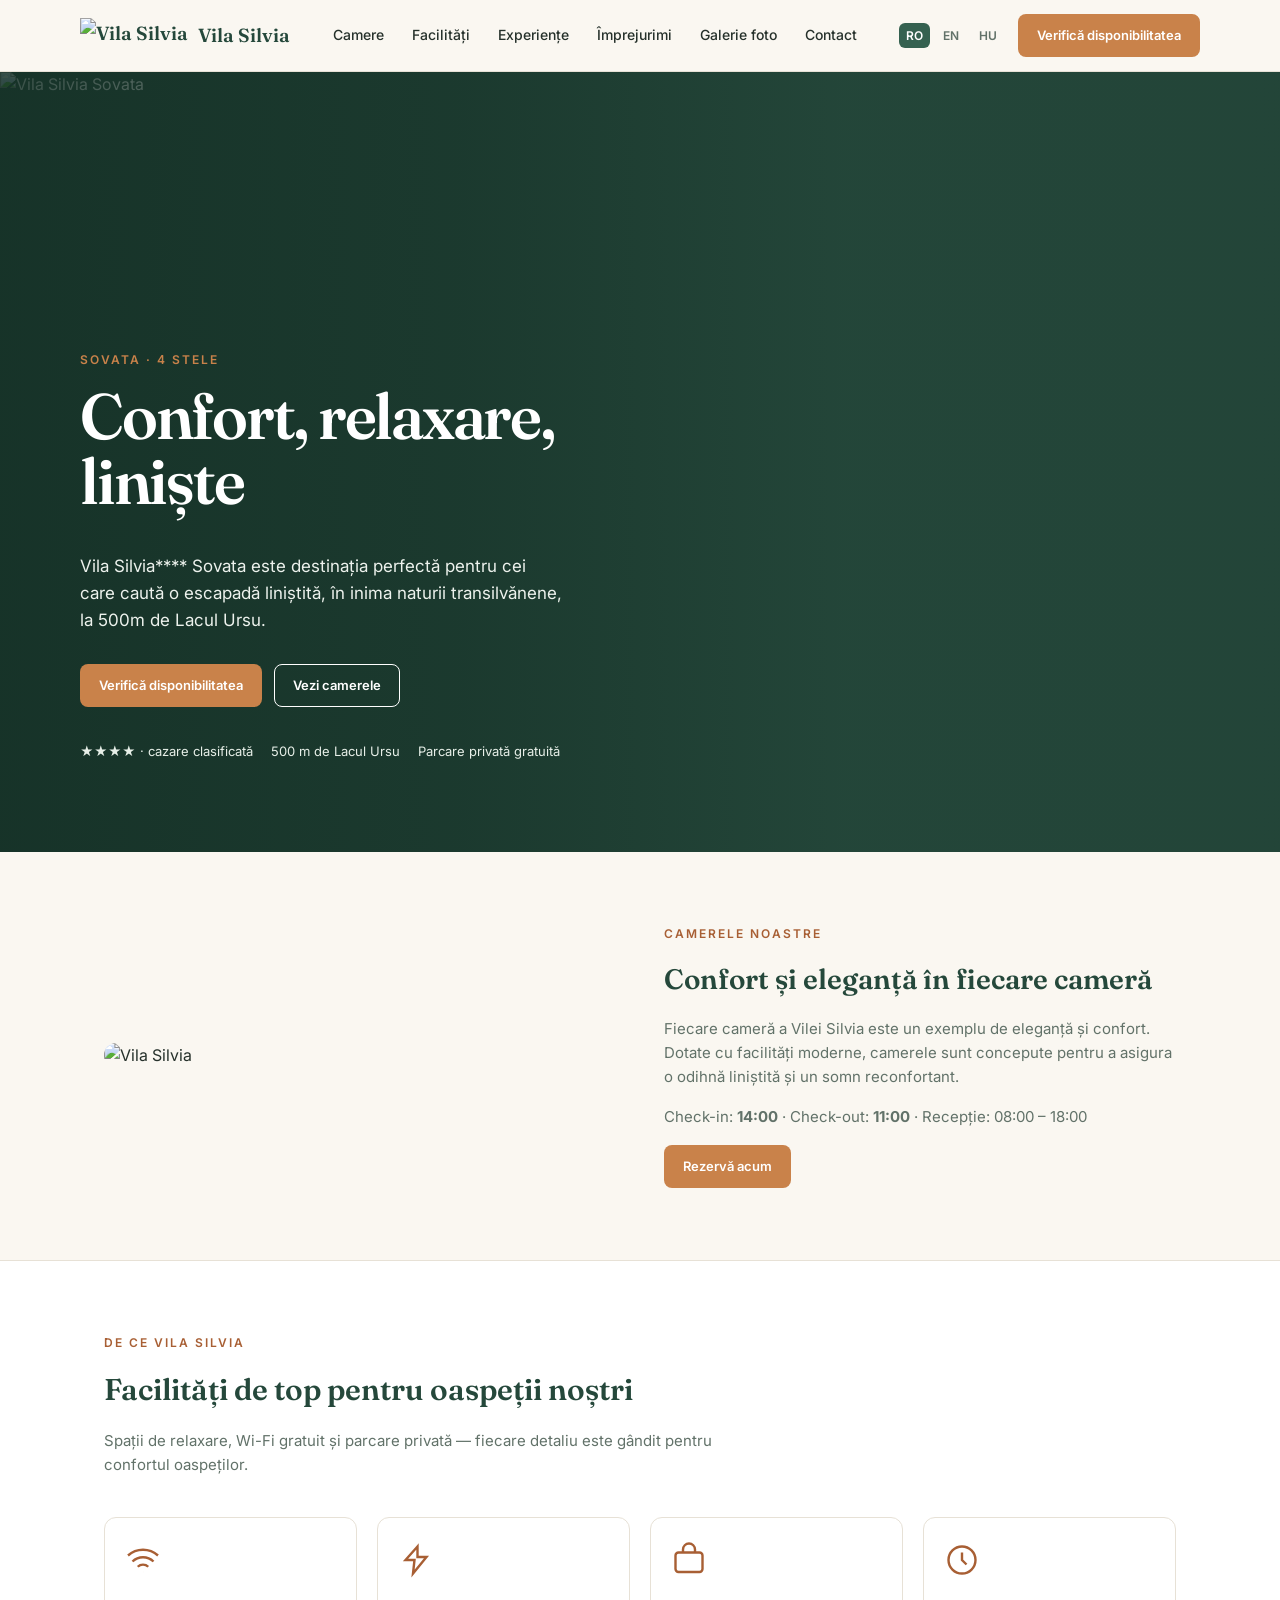
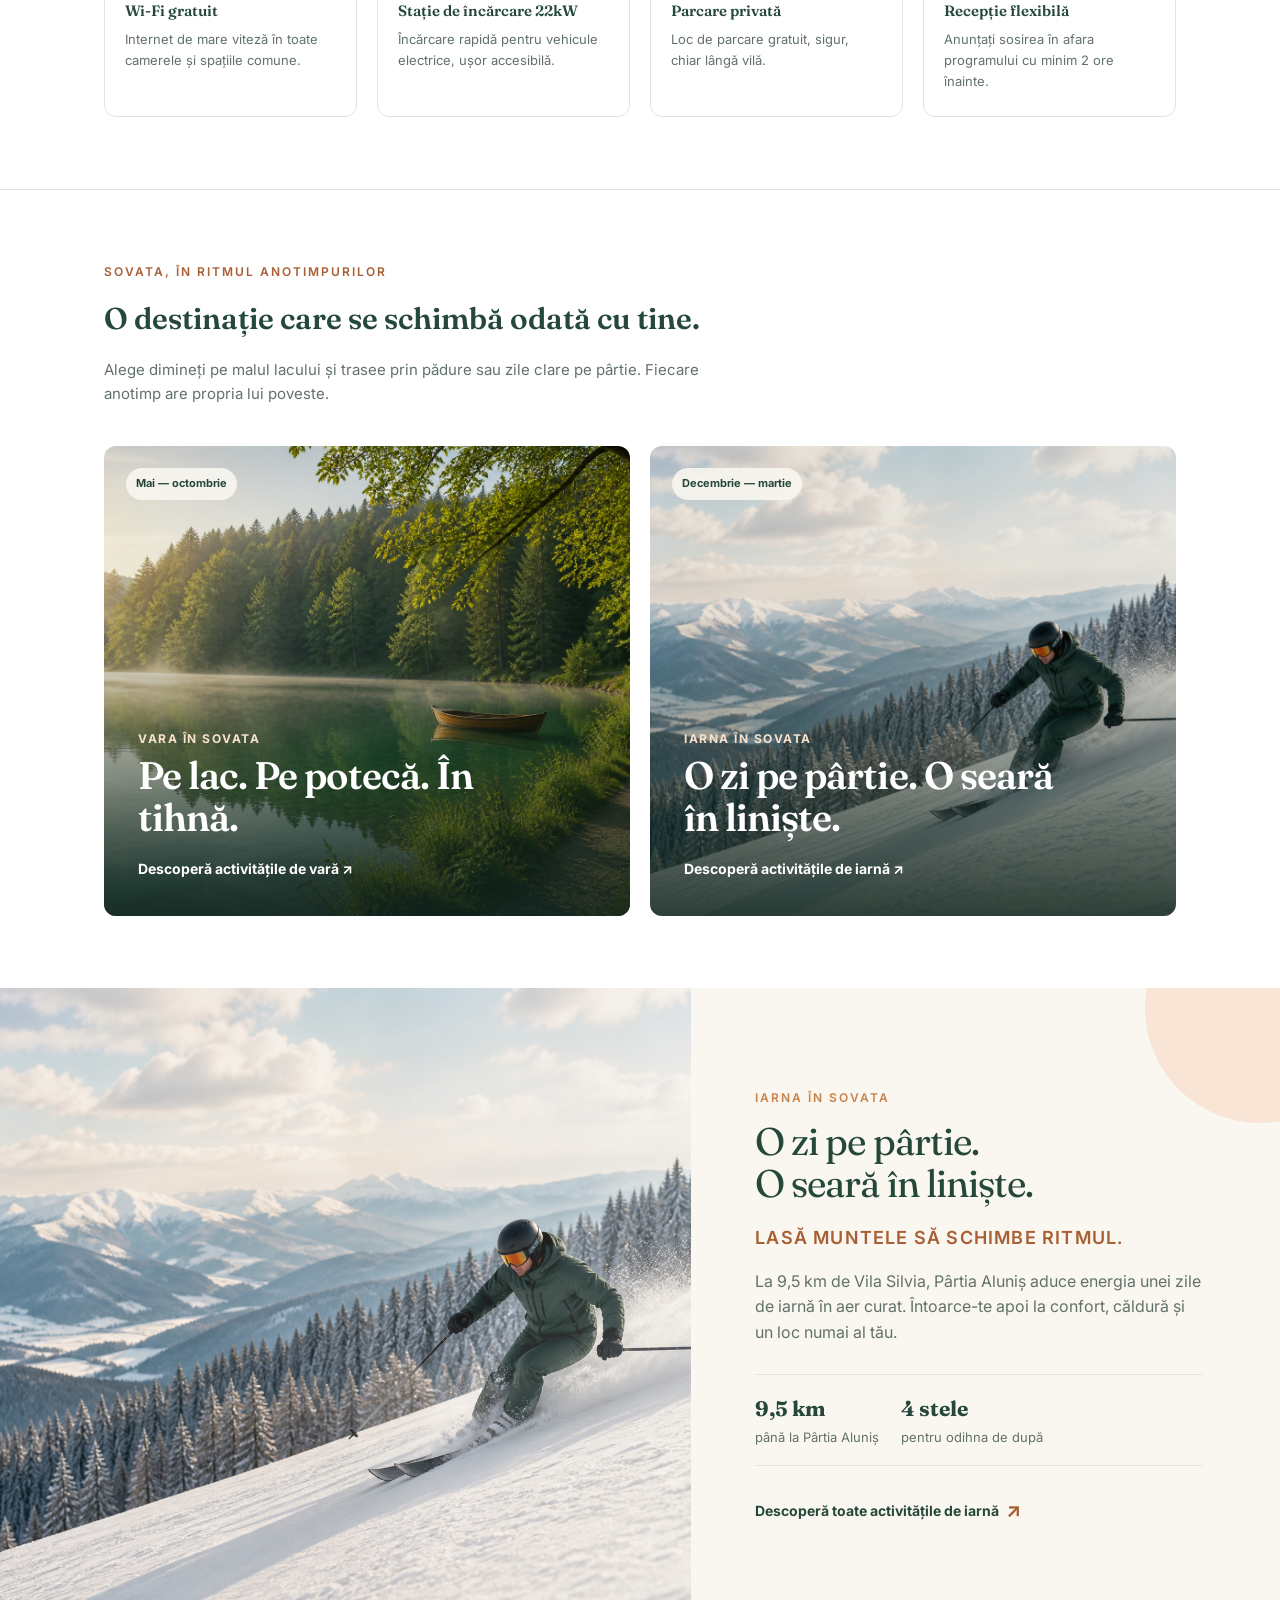
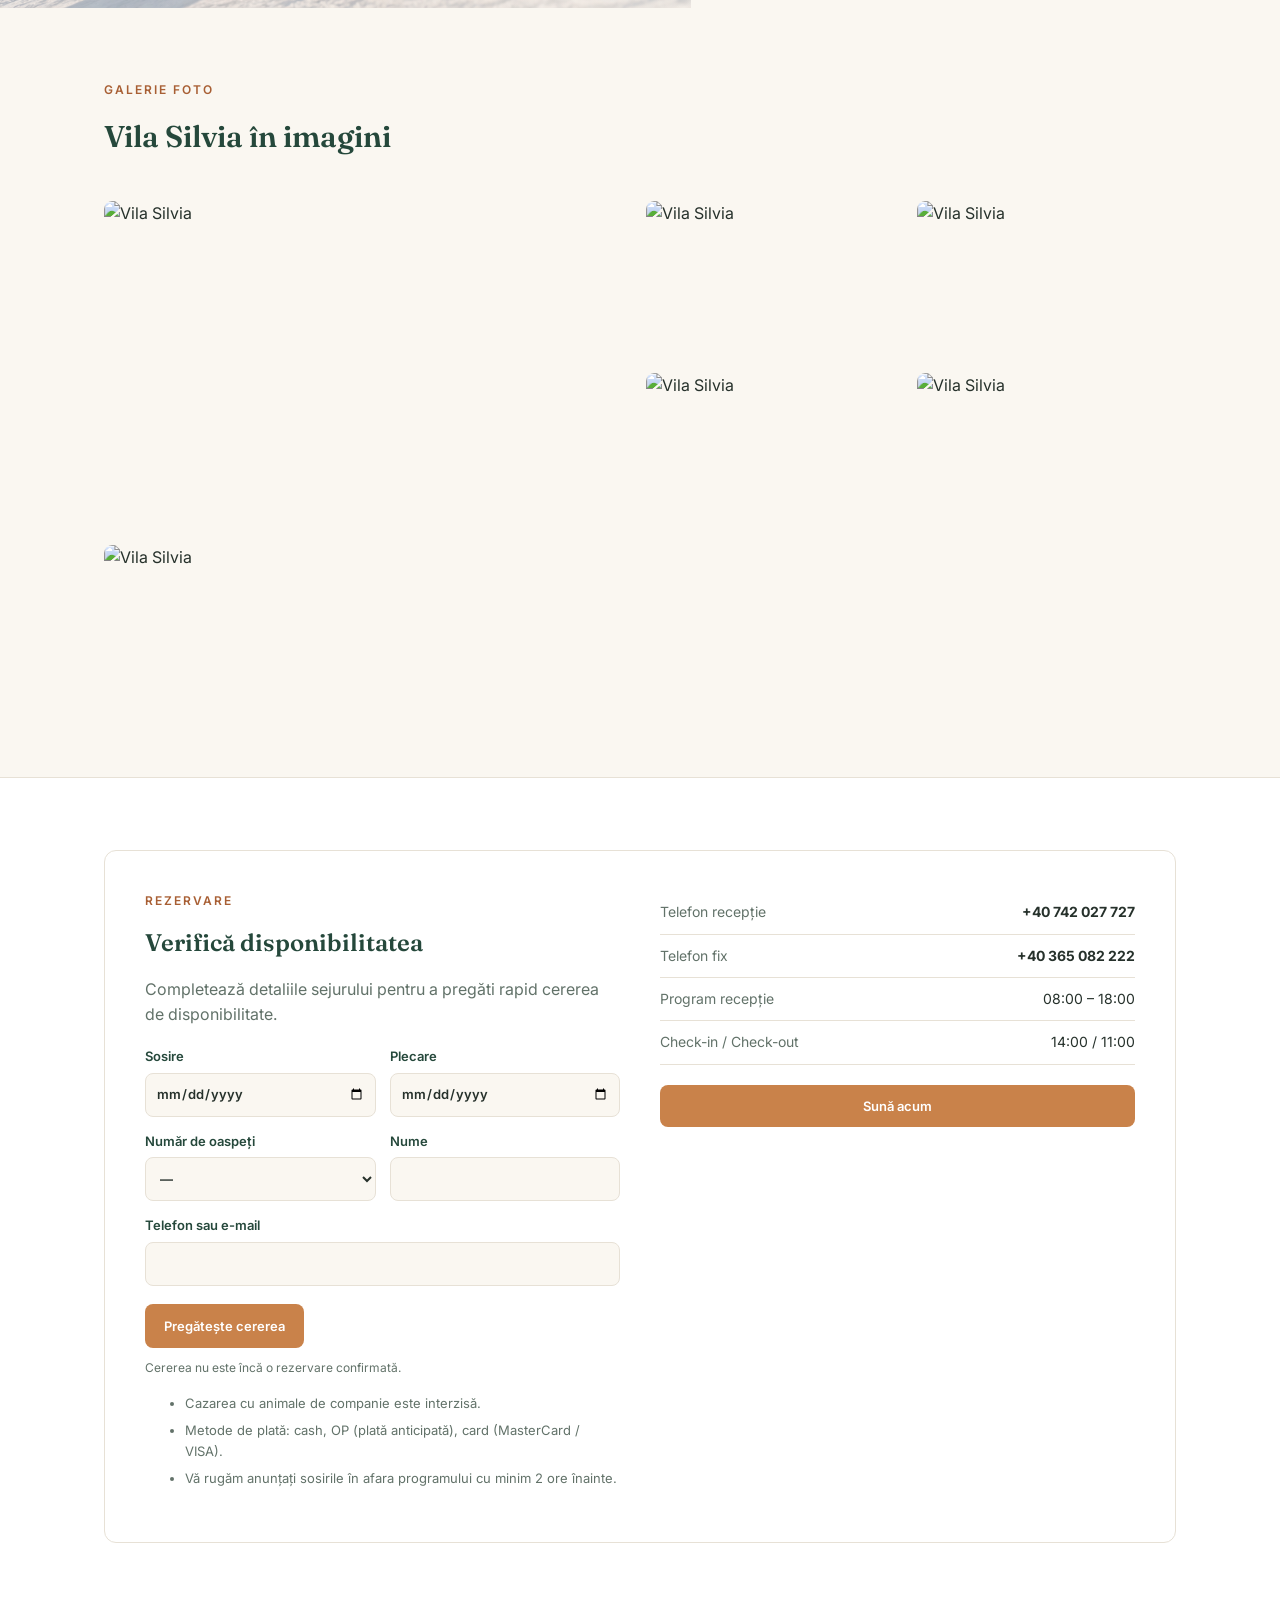
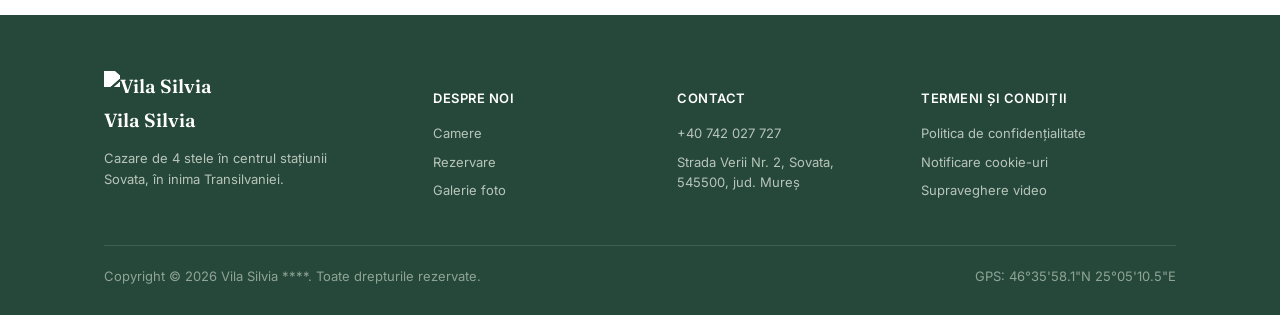
==== commit b19f6684: "Add files via upload" ====
--- a/index.html
+++ b/index.html
@@ -111,23 +111,24 @@
   </div>
 </section>
 
-<section id="nearby" class="lakes-section">
+<section id="nearby" class="season-intro">
   <div class="wrap">
     <div class="section-head">
-      <div class="eyebrow" data-i18n="nearby.eyebrow">Aproape de tot</div>
-      <h2 data-i18n="nearby.title">Repere în Sovata</h2>
-      <p data-i18n="nearby.text">Sovata este cunoscută pentru peisajele sale pitorești și aerul curat de munte, incluzând Lacul Ursu și pădurile înconjurătoare.</p>
-    </div>
-    <div class="lake-grid">
-      <div class="lake-card"><div class="dist">500 m</div><div class="name" data-i18n="nearby.ursu">Lacul Ursu</div></div>
-      <div class="lake-card"><div class="dist">1,1 km</div><div class="name" data-i18n="nearby.rosu">Lacul Roșu</div></div>
-      <div class="lake-card"><div class="dist">1 km</div><div class="name" data-i18n="nearby.verde">Lacul Verde</div></div>
-      <div class="lake-card"><div class="dist">700 m</div><div class="name" data-i18n="nearby.negru">Lacul Negru</div></div>
-    </div>
-    <div class="far-list">
-      <span data-i18n="nearby.ski"><b>9,5 km</b> — Pârtia de schi Aluniș</span>
-      <span data-i18n="nearby.salt"><b>10 km</b> — Salina Praid</span>
-      <span data-i18n="nearby.trail">Trasee <b>Via Transilvanica</b> în apropiere</span>
+      <div class="eyebrow">Sovata, în ritmul anotimpurilor</div>
+      <h2>O destinație care se schimbă odată cu tine.</h2>
+      <p>Alege dimineți pe malul lacului și trasee prin pădure sau zile clare pe pârtie. Fiecare anotimp are propria lui poveste.</p>
+    </div>
+    <div class="season-grid">
+      <a class="season-card summer-card" href="summer-activities.html">
+        <img src="summer-lake-experience.png" alt="Lac liniștit în pădure, într-o dimineață de vară">
+        <span class="season-label">Mai — octombrie</span>
+        <div><p>Vara în Sovata</p><h3>Pe lac. Pe potecă. În tihnă.</h3><span class="season-link">Descoperă activitățile de vară ↗</span></div>
+      </a>
+      <a class="season-card winter-card" href="winter-activities.html">
+        <img src="ski-experience.png" alt="Schi pe o pârtie montană într-un peisaj de iarnă">
+        <span class="season-label">Decembrie — martie</span>
+        <div><p>Iarna în Sovata</p><h3>O zi pe pârtie. O seară în liniște.</h3><span class="season-link">Descoperă activitățile de iarnă ↗</span></div>
+      </a>
     </div>
   </div>
 </section>
@@ -145,7 +146,7 @@
       <span><b>9,5 km</b> până la Pârtia Aluniș</span>
       <span><b>4 stele</b> pentru odihna de după</span>
     </div>
-    <a href="#booking" class="text-link">Planifică sejurul de iarnă <span aria-hidden="true">↗</span></a>
+    <a href="winter-activities.html" class="text-link">Descoperă toate activitățile de iarnă <span aria-hidden="true">↗</span></a>
   </div>
 </section>
 
--- a/style.css
+++ b/style.css
@@ -81,6 +81,42 @@
 .far-list{display:flex;flex-wrap:wrap;gap:24px;font-size:14px;color:#D8DED7;padding-top:8px;border-top:1px solid rgba(255,255,255,0.12);}
 .far-list b{color:#fff;}
 
+/* Seasonal gateway */
+.season-intro{background:var(--paper);}
+.season-grid{display:grid;grid-template-columns:1fr 1fr;gap:20px;}
+.season-card{position:relative;display:flex;min-height:470px;overflow:hidden;border-radius:var(--radius);isolation:isolate;color:#fff;align-items:flex-end;padding:34px;}
+.season-card img{position:absolute;inset:0;width:100%;height:100%;object-fit:cover;z-index:-2;transition:transform .55s ease;}
+.season-card::after{content:"";position:absolute;inset:0;background:linear-gradient(0deg,rgba(16,38,30,.86),rgba(16,38,30,.05) 65%);z-index:-1;}
+.season-card:hover img{transform:scale(1.045);}
+.season-card > div{max-width:410px;}
+.season-card p{margin:0 0 7px;font-size:12px;letter-spacing:1.5px;text-transform:uppercase;color:#F8E2CE;font-weight:700;}
+.season-card h3{font-size:clamp(28px,3vw,39px);line-height:1.08;margin:0 0 18px;letter-spacing:-.025em;}
+.season-label{position:absolute;top:22px;left:22px;padding:7px 10px;background:rgba(250,247,241,.88);color:var(--pine-900);border-radius:100px;font-size:11px;font-weight:700;}
+.season-link{font-weight:700;font-size:14px;}
+
+/* Activity detail pages */
+.activity-page{background:var(--cream);}
+.activity-page header{background:rgba(250,247,241,.94);}
+.activity-hero{position:relative;min-height:680px;display:flex;align-items:flex-end;isolation:isolate;color:#fff;overflow:hidden;}
+.activity-hero > img{position:absolute;inset:0;width:100%;height:100%;object-fit:cover;z-index:-2;}
+.activity-hero::after{content:"";position:absolute;inset:0;background:linear-gradient(90deg,rgba(18,45,35,.82),rgba(18,45,35,.28) 58%,rgba(18,45,35,.12));z-index:-1;}
+.activity-hero-copy{width:min(1120px,100%);margin:0 auto;padding:120px 24px 72px;}
+.back-link{display:inline-block;color:#fff;font-weight:600;font-size:13px;margin-bottom:58px;opacity:.92;}
+.activity-hero .eyebrow{color:#F8E2CE;}
+.activity-motto{font-family:'Fraunces',serif;font-size:clamp(38px,5vw,68px);line-height:1.02;letter-spacing:-.04em;margin:0 0 20px;}
+.activity-hero h1{font-family:'Inter',sans-serif;font-size:15px;letter-spacing:1.3px;text-transform:uppercase;max-width:440px;}
+.activity-content{padding:100px 24px;display:grid;grid-template-columns:.75fr 1.25fr;gap:100px;}
+.activity-intro h2{font-size:clamp(30px,3vw,44px);line-height:1.1;color:var(--pine-900);letter-spacing:-.03em;margin-bottom:18px;}
+.activity-intro > p:last-child{color:var(--ink-soft);}
+.activity-list{display:grid;grid-template-columns:1fr 1fr;border-top:1px solid var(--line);}
+.activity-list article{padding:27px 24px 30px 0;margin-right:24px;border-bottom:1px solid var(--line);}
+.activity-list article:nth-child(odd){border-right:1px solid var(--line);padding-right:24px;}
+.activity-list article:nth-child(even){padding-left:0;}
+.activity-list span{font-size:12px;color:var(--amber-dark);font-weight:700;text-transform:uppercase;letter-spacing:1px;}
+.activity-list h3{font-size:22px;color:var(--pine-900);margin:8px 0;}
+.activity-list p{font-size:14px;color:var(--ink-soft);margin:0;}
+.activity-list .feature{background:var(--amber-bg);padding-left:20px;}
+
 /* Editorial experience */
 .ski-experience{padding:0;display:grid;grid-template-columns:1.08fr .92fr;background:var(--cream);min-height:620px;overflow:hidden;}
 .ski-image{position:relative;min-height:620px;}
@@ -141,6 +177,8 @@
   .booking-panel{grid-template-columns:1fr;}
   .footer-grid{grid-template-columns:1fr 1fr;}
   .ski-experience{grid-template-columns:1fr;}
+  .season-grid{grid-template-columns:1fr;}
+  .activity-content{gap:48px;grid-template-columns:1fr;}
   .ski-image{min-height:410px;}
   .ski-copy{padding:60px 48px;}
   nav.main-nav,.header-actions > .btn{display:none;}
@@ -176,6 +214,14 @@
   .ski-copy{padding:46px 20px 52px;}
   .ski-copy::before{width:160px;height:160px;right:-75px;top:-60px;}
   .experience-details{gap:16px;}
+  .season-card{min-height:390px;padding:26px 22px;}
+  .activity-hero{min-height:610px;}
+  .activity-hero-copy{padding:86px 20px 48px;}
+  .back-link{margin-bottom:42px;}
+  .activity-content{padding:64px 20px;}
+  .activity-list{grid-template-columns:1fr;}
+  .activity-list article,.activity-list article:nth-child(odd),.activity-list article:nth-child(even){margin:0;padding:22px 0;border-right:0;}
+  .activity-list .feature{padding:22px 16px;}
   .info-row{gap:12px;}
   .info-row span:last-child{text-align:right;}
   .mobile-booking-bar{display:block;position:fixed;z-index:60;bottom:0;left:0;right:0;background:var(--amber);color:#fff;text-align:center;font-weight:700;padding:15px 20px;box-shadow:0 -6px 20px rgba(38,49,43,.15);}
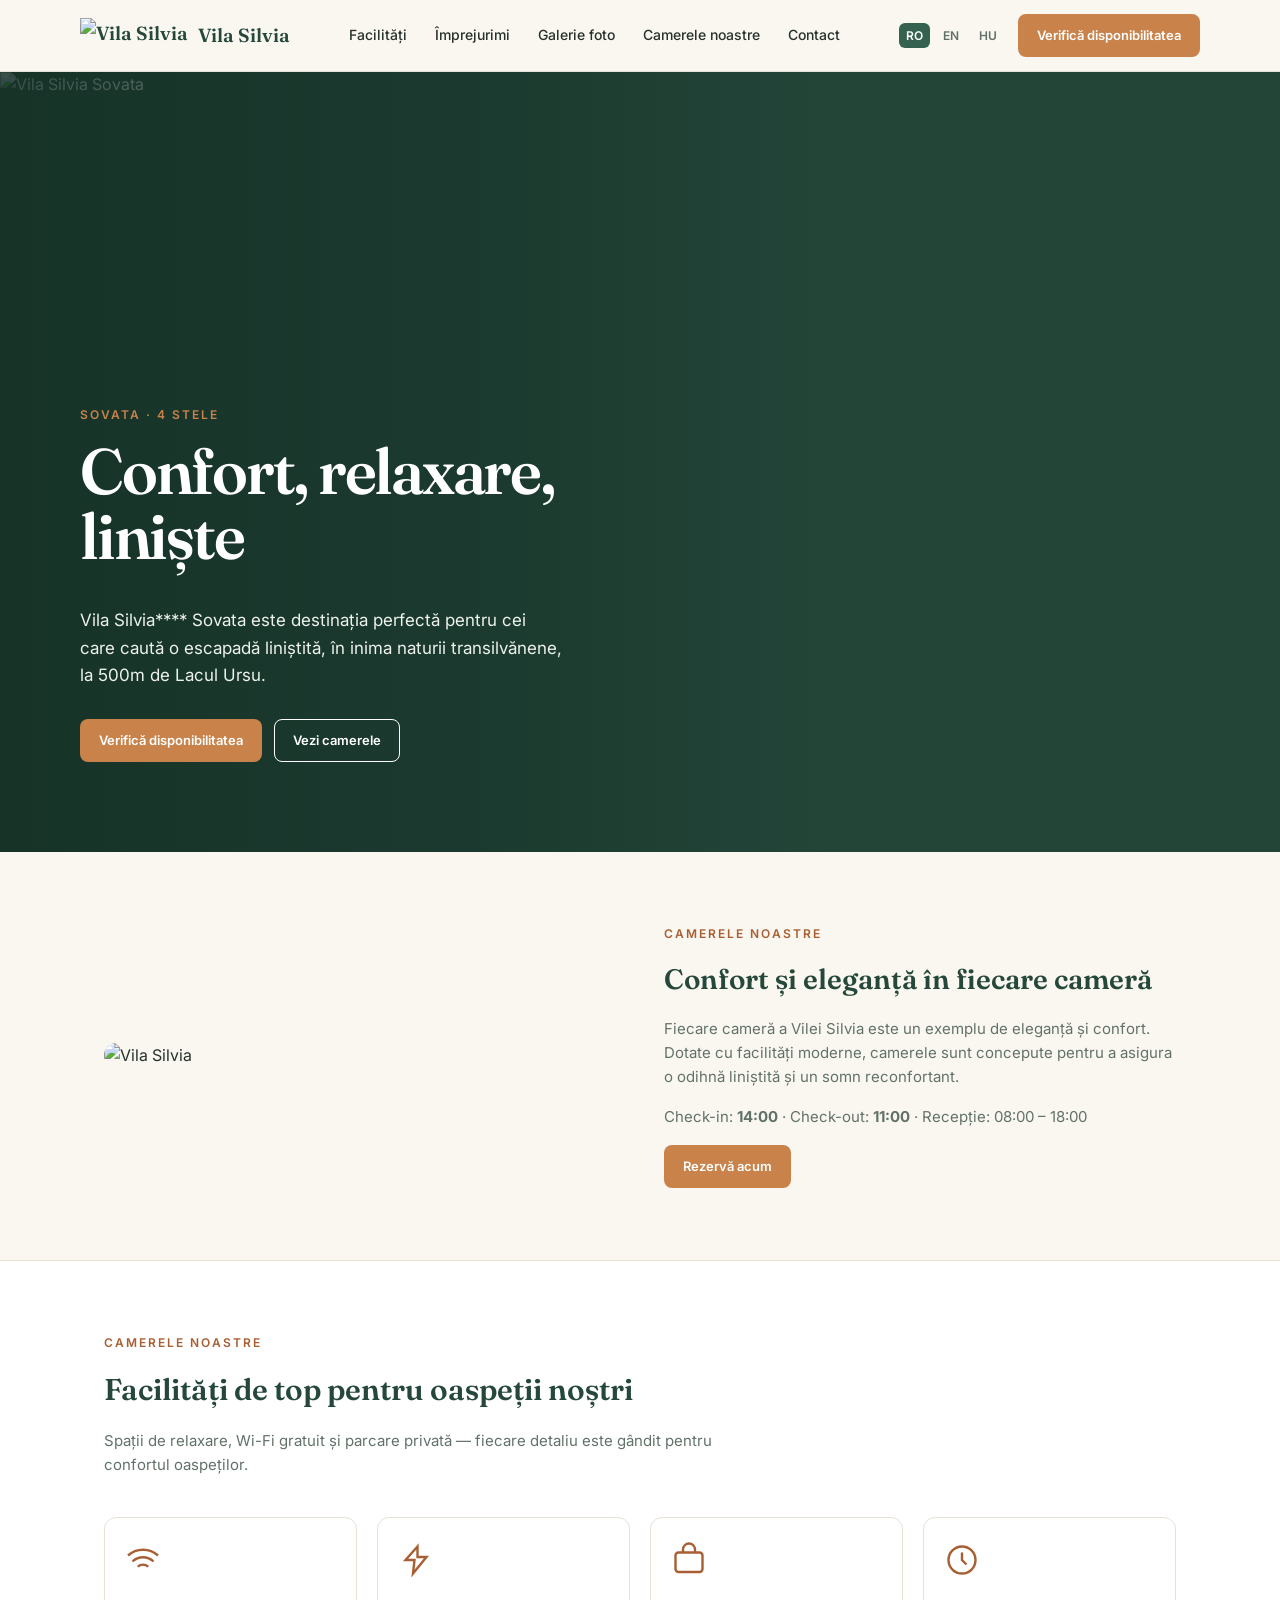
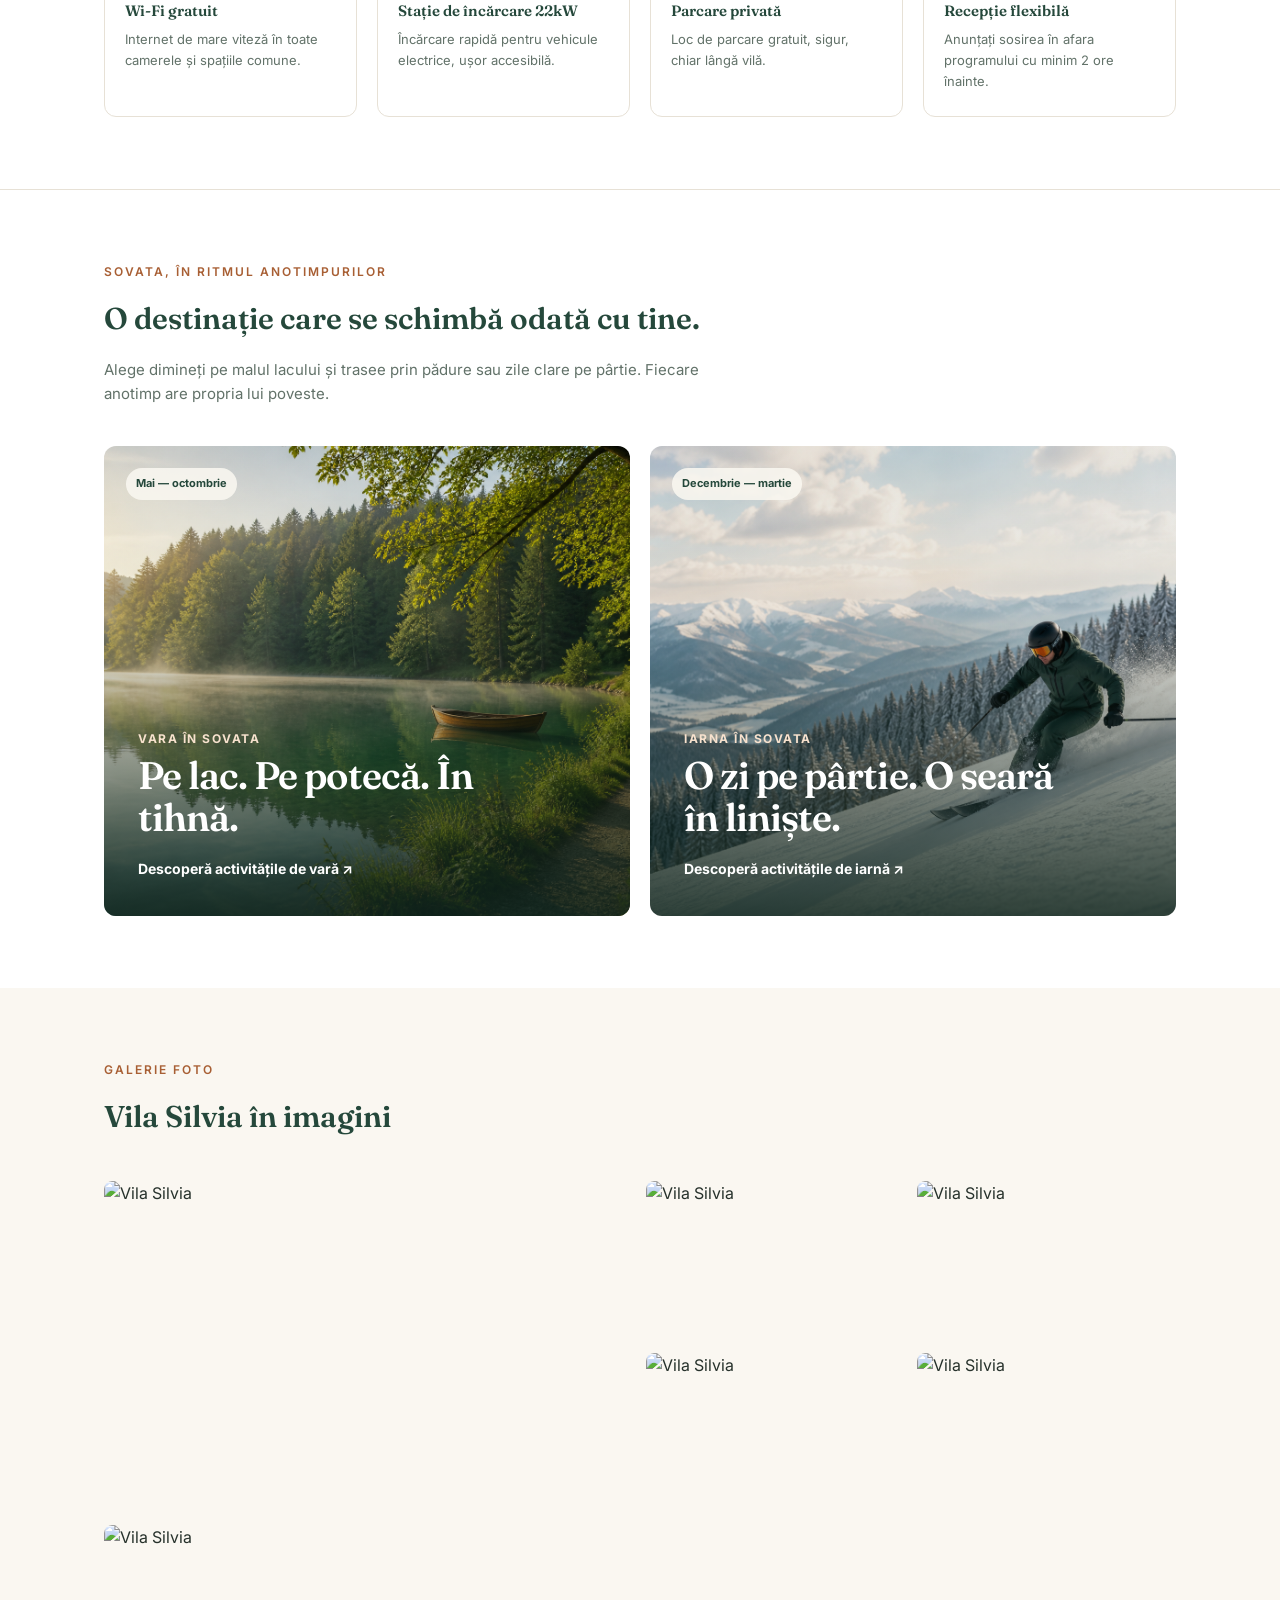
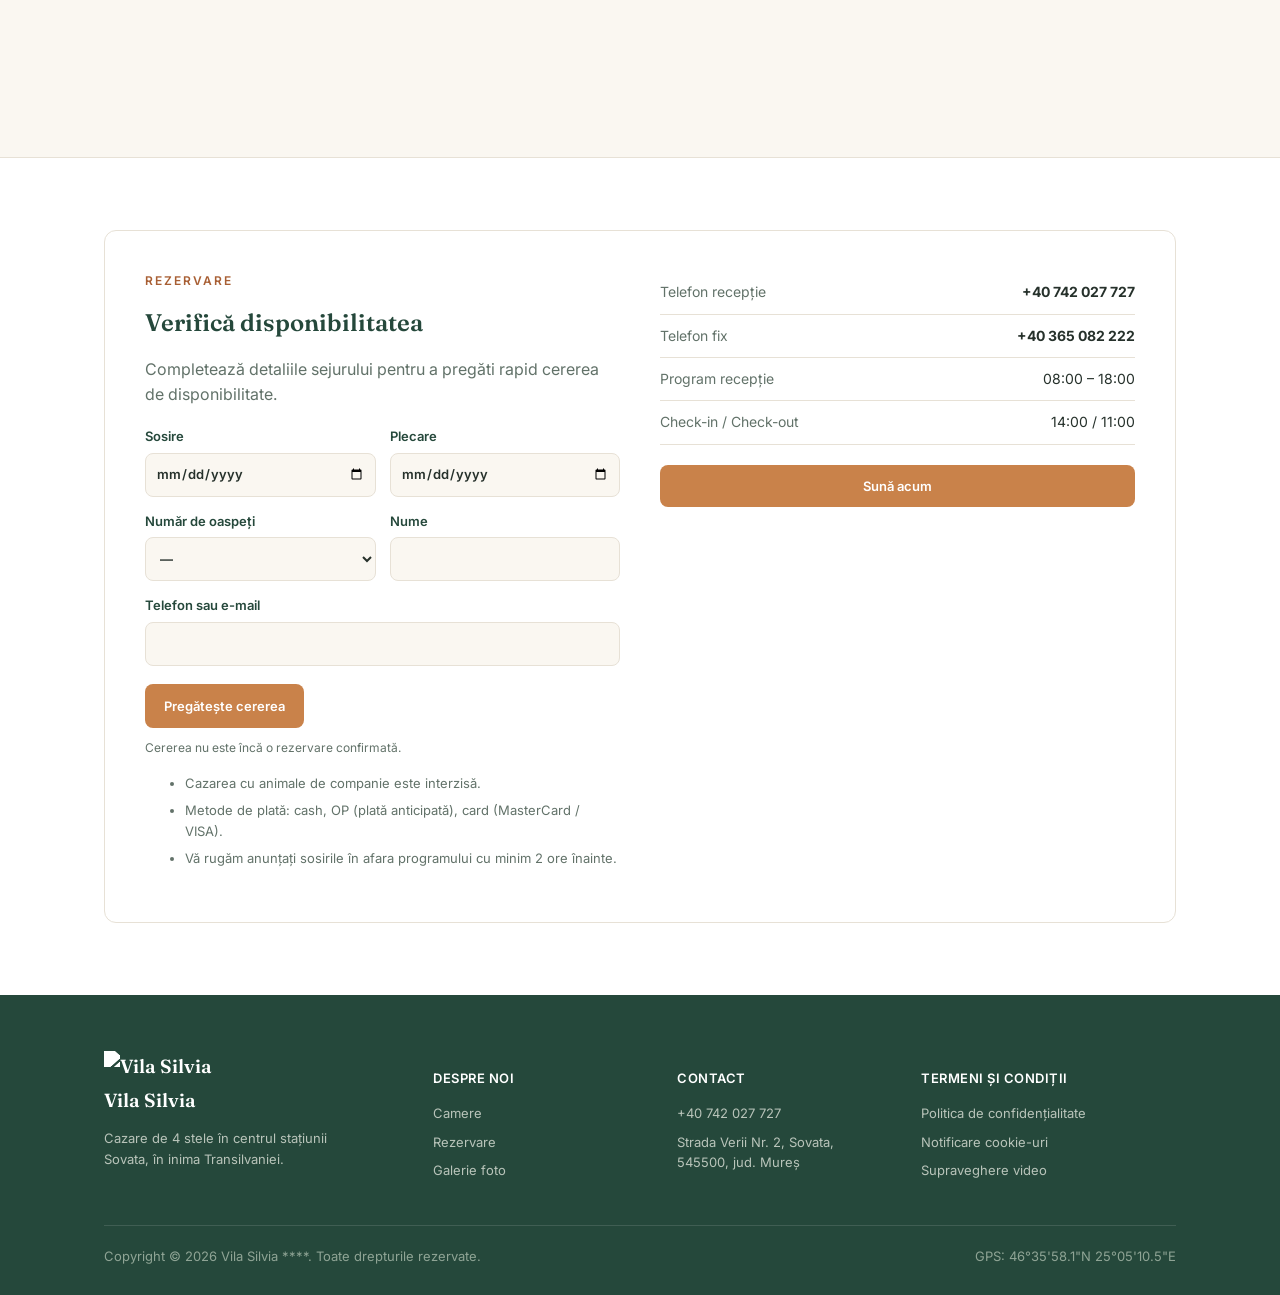
==== commit 561a80e6: "Add files via upload" ====
--- a/index.html
+++ b/index.html
@@ -18,11 +18,10 @@
       Vila Silvia
     </a>
     <nav class="main-nav">
-      <a href="#rooms" data-i18n="nav.rooms">Camere</a>
       <a href="#facilities" data-i18n="nav.facilities">Facilități</a>
-      <a href="#experiences" data-i18n="nav.experiences">Experiențe</a>
       <a href="#nearby" data-i18n="nav.nearby">Împrejurimi</a>
       <a href="#gallery" data-i18n="nav.gallery">Galerie foto</a>
+      <a href="rooms.html">Camerele noastre</a>
       <a href="#contact" data-i18n="nav.contact">Contact</a>
     </nav>
     <div class="header-actions">
@@ -36,11 +35,10 @@
     <button class="menu-toggle" type="button" aria-expanded="false" aria-controls="mobile-nav" aria-label="Deschide meniul">☰</button>
   </div>
   <nav class="mobile-nav" id="mobile-nav" aria-label="Navigație mobilă">
-    <a href="#rooms" data-i18n="nav.rooms">Camere</a>
     <a href="#facilities" data-i18n="nav.facilities">Facilități</a>
-    <a href="#experiences" data-i18n="nav.experiences">Experiențe</a>
     <a href="#nearby" data-i18n="nav.nearby">Împrejurimi</a>
     <a href="#gallery" data-i18n="nav.gallery">Galerie foto</a>
+    <a href="rooms.html">Camerele noastre</a>
     <a href="#contact" data-i18n="nav.contact">Contact</a>
     <a href="#booking" class="btn btn-primary" data-i18n="nav.cta">Verifică disponibilitatea</a>
   </nav>
@@ -55,11 +53,6 @@
       <a href="#booking" class="btn btn-primary" data-i18n="hero.cta1">Verifică disponibilitatea</a>
       <a href="#rooms" class="btn btn-outline" style="border-color:#fff;color:#fff;" data-i18n="hero.cta2">Vezi camerele</a>
     </div>
-    <ul class="trust-list" aria-label="Avantaje Vila Silvia">
-      <li>★★★★ · <span data-i18n="hero.trust.stars">cazare clasificată</span></li>
-      <li data-i18n="hero.trust.lake">500 m de Lacul Ursu</li>
-      <li data-i18n="hero.trust.parking">Parcare privată gratuită</li>
-    </ul>
   </div>
   <div class="hero-img">
     <img src="https://www.vilasilvia.ro/images/homepage/slider/intro-1.jpg" alt="Vila Silvia Sovata">
@@ -130,23 +123,6 @@
         <div><p>Iarna în Sovata</p><h3>O zi pe pârtie. O seară în liniște.</h3><span class="season-link">Descoperă activitățile de iarnă ↗</span></div>
       </a>
     </div>
-  </div>
-</section>
-
-<section id="experiences" class="ski-experience">
-  <div class="ski-image">
-    <img src="ski-experience.png" alt="Schi pe o pârtie montană, într-un peisaj de iarnă">
-  </div>
-  <div class="ski-copy">
-    <div class="eyebrow">Iarna în Sovata</div>
-    <p class="display-kicker">O zi pe pârtie.<br>O seară în liniște.</p>
-    <h2>Lasă muntele să schimbe ritmul.</h2>
-    <p>La 9,5 km de Vila Silvia, Pârtia Aluniș aduce energia unei zile de iarnă în aer curat. Întoarce-te apoi la confort, căldură și un loc numai al tău.</p>
-    <div class="experience-details">
-      <span><b>9,5 km</b> până la Pârtia Aluniș</span>
-      <span><b>4 stele</b> pentru odihna de după</span>
-    </div>
-    <a href="winter-activities.html" class="text-link">Descoperă toate activitățile de iarnă <span aria-hidden="true">↗</span></a>
   </div>
 </section>
 
--- a/style.css
+++ b/style.css
@@ -48,8 +48,6 @@
 .hero-copy h1{font-size:clamp(45px,5vw,72px);line-height:1.02;color:#fff;margin-bottom:22px;letter-spacing:-.035em;}
 .hero-copy p{font-size:17px;color:#EDF2ED;max-width:485px;margin-bottom:30px;}
 .hero-cta{display:flex;gap:12px;flex-wrap:wrap;}
-.trust-list{display:flex;flex-wrap:wrap;gap:10px 18px;margin:34px 0 0;padding:0;list-style:none;color:#E7EFE8;font-size:13px;}
-.trust-list li{white-space:nowrap;}
 .hero-img{position:absolute;inset:0;z-index:-1;}
 .hero-img img{width:100%;height:100%;object-fit:cover;}
 .hero-img::after{content:"";position:absolute;inset:0;background:linear-gradient(90deg,rgba(20,47,37,.84) 0%,rgba(20,47,37,.58) 36%,rgba(20,47,37,.1) 66%,rgba(20,47,37,.12) 100%);}
@@ -117,22 +115,29 @@
 .activity-list p{font-size:14px;color:var(--ink-soft);margin:0;}
 .activity-list .feature{background:var(--amber-bg);padding-left:20px;}
 
-/* Editorial experience */
-.ski-experience{padding:0;display:grid;grid-template-columns:1.08fr .92fr;background:var(--cream);min-height:620px;overflow:hidden;}
-.ski-image{position:relative;min-height:620px;}
-.ski-image::after{content:"";position:absolute;inset:0;background:linear-gradient(120deg,transparent 48%,rgba(250,247,241,.35));}
-.ski-image img{width:100%;height:100%;object-fit:cover;}
-.ski-copy{padding:90px clamp(32px,6vw,100px) 72px 64px;display:flex;flex-direction:column;justify-content:center;position:relative;}
-.ski-copy::before{content:"";position:absolute;width:230px;height:230px;border-radius:50%;background:var(--amber-bg);right:-95px;top:-95px;z-index:0;}
-.ski-copy > *{position:relative;z-index:1;}
-.display-kicker{font-family:'Fraunces',serif;font-size:clamp(31px,3vw,45px);line-height:1.08;color:var(--pine-900);margin:0 0 20px;letter-spacing:-.025em;}
-.ski-copy h2{font-size:18px;font-family:'Inter',sans-serif;text-transform:uppercase;letter-spacing:1.2px;color:var(--amber-dark);margin-bottom:16px;}
-.ski-copy > p:not(.display-kicker){color:var(--ink-soft);font-size:16px;max-width:470px;margin:0 0 28px;}
-.experience-details{display:flex;gap:22px;padding:17px 0;border-top:1px solid var(--line);border-bottom:1px solid var(--line);font-size:13px;color:var(--ink-soft);}
-.experience-details span{max-width:155px;}
-.experience-details b{display:block;font-family:'Fraunces',serif;font-size:21px;color:var(--pine-900);margin-bottom:2px;}
-.text-link{margin-top:28px;color:var(--pine-900);font-weight:700;font-size:14px;}
-.text-link span{color:var(--amber-dark);font-size:20px;vertical-align:-1px;margin-left:4px;}
+/* Rooms page */
+.rooms-page{background:var(--cream);}
+.rooms-hero{position:relative;min-height:700px;display:flex;align-items:flex-end;color:#fff;isolation:isolate;overflow:hidden;}
+.rooms-hero > img{position:absolute;inset:0;width:100%;height:100%;object-fit:cover;z-index:-2;}
+.rooms-hero::after{content:"";position:absolute;inset:0;background:linear-gradient(90deg,rgba(18,45,35,.82),rgba(18,45,35,.25) 64%);z-index:-1;}
+.rooms-hero-copy{width:min(1120px,100%);margin:0 auto;padding:120px 24px 78px;}
+.rooms-hero-copy .eyebrow{color:#F8E2CE;}
+.rooms-hero-copy h1{font-size:clamp(42px,5.5vw,74px);line-height:1.01;letter-spacing:-.04em;margin:0 0 20px;}
+.rooms-hero-copy p{max-width:450px;color:#EEF3EF;font-size:17px;margin:0 0 28px;}
+.room-story{padding:96px 24px;}
+.room-story-grid{display:grid;grid-template-columns:repeat(3,1fr);gap:20px;}
+.room-story-grid article{background:var(--paper);padding-bottom:24px;border:1px solid var(--line);border-radius:var(--radius);overflow:hidden;}
+.room-story-grid img{width:100%;height:285px;object-fit:cover;}
+.room-story-grid h3{font-size:21px;color:var(--pine-900);margin:21px 20px 7px;}
+.room-story-grid p{font-size:14px;color:var(--ink-soft);margin:0 20px;}
+.room-gallery-section{background:var(--pine-900);}
+.room-gallery-section .section-head h2{color:#fff;}
+.room-gallery-section .section-head p{color:#D8E4DC;}
+.room-gallery{display:grid;grid-template-columns:repeat(4,1fr);grid-auto-rows:180px;gap:12px;}
+.room-gallery a{overflow:hidden;border-radius:8px;}
+.room-gallery img{width:100%;height:100%;object-fit:cover;transition:transform .45s ease;}
+.room-gallery a:hover img{transform:scale(1.04);}
+.room-gallery a:first-child{grid-column:span 2;grid-row:span 2;}
 
 .gallery-grid{display:grid;grid-template-columns:repeat(4,1fr);grid-auto-rows:160px;gap:12px;}
 .gallery-grid img{width:100%;height:100%;object-fit:cover;border-radius:8px;}
@@ -176,11 +181,8 @@
   .gallery-grid{grid-template-columns:repeat(2,1fr);}
   .booking-panel{grid-template-columns:1fr;}
   .footer-grid{grid-template-columns:1fr 1fr;}
-  .ski-experience{grid-template-columns:1fr;}
   .season-grid{grid-template-columns:1fr;}
   .activity-content{gap:48px;grid-template-columns:1fr;}
-  .ski-image{min-height:410px;}
-  .ski-copy{padding:60px 48px;}
   nav.main-nav,.header-actions > .btn{display:none;}
   .menu-toggle{display:block;}
   .header-inner{padding:12px 0;}
@@ -203,17 +205,12 @@
   .hero-copy h1{font-size:32px;}
   .hero-copy p{font-size:14px;margin-bottom:18px;}
   .hero-cta .btn{width:100%;text-align:center;padding:12px 16px;}
-  .trust-list{margin-top:18px;gap:6px 12px;font-size:12px;}
   section{padding:56px 0;}
   .section-head{margin-bottom:28px;}
   .section-head h2{font-size:27px;}
   .facility-grid,.lake-grid,.footer-grid,.form-grid{grid-template-columns:1fr;}
   .gallery-grid{grid-template-columns:repeat(2,1fr);grid-auto-rows:120px;gap:8px;}
   .booking-panel{padding:26px 20px;gap:28px;}
-  .ski-image{min-height:330px;}
-  .ski-copy{padding:46px 20px 52px;}
-  .ski-copy::before{width:160px;height:160px;right:-75px;top:-60px;}
-  .experience-details{gap:16px;}
   .season-card{min-height:390px;padding:26px 22px;}
   .activity-hero{min-height:610px;}
   .activity-hero-copy{padding:86px 20px 48px;}
@@ -222,6 +219,12 @@
   .activity-list{grid-template-columns:1fr;}
   .activity-list article,.activity-list article:nth-child(odd),.activity-list article:nth-child(even){margin:0;padding:22px 0;border-right:0;}
   .activity-list .feature{padding:22px 16px;}
+  .rooms-hero{min-height:620px;}
+  .rooms-hero-copy{padding:86px 20px 52px;}
+  .room-story{padding:64px 20px;}
+  .room-story-grid{grid-template-columns:1fr;}
+  .room-story-grid img{height:240px;}
+  .room-gallery{grid-template-columns:repeat(2,1fr);grid-auto-rows:135px;gap:8px;}
   .info-row{gap:12px;}
   .info-row span:last-child{text-align:right;}
   .mobile-booking-bar{display:block;position:fixed;z-index:60;bottom:0;left:0;right:0;background:var(--amber);color:#fff;text-align:center;font-weight:700;padding:15px 20px;box-shadow:0 -6px 20px rgba(38,49,43,.15);}
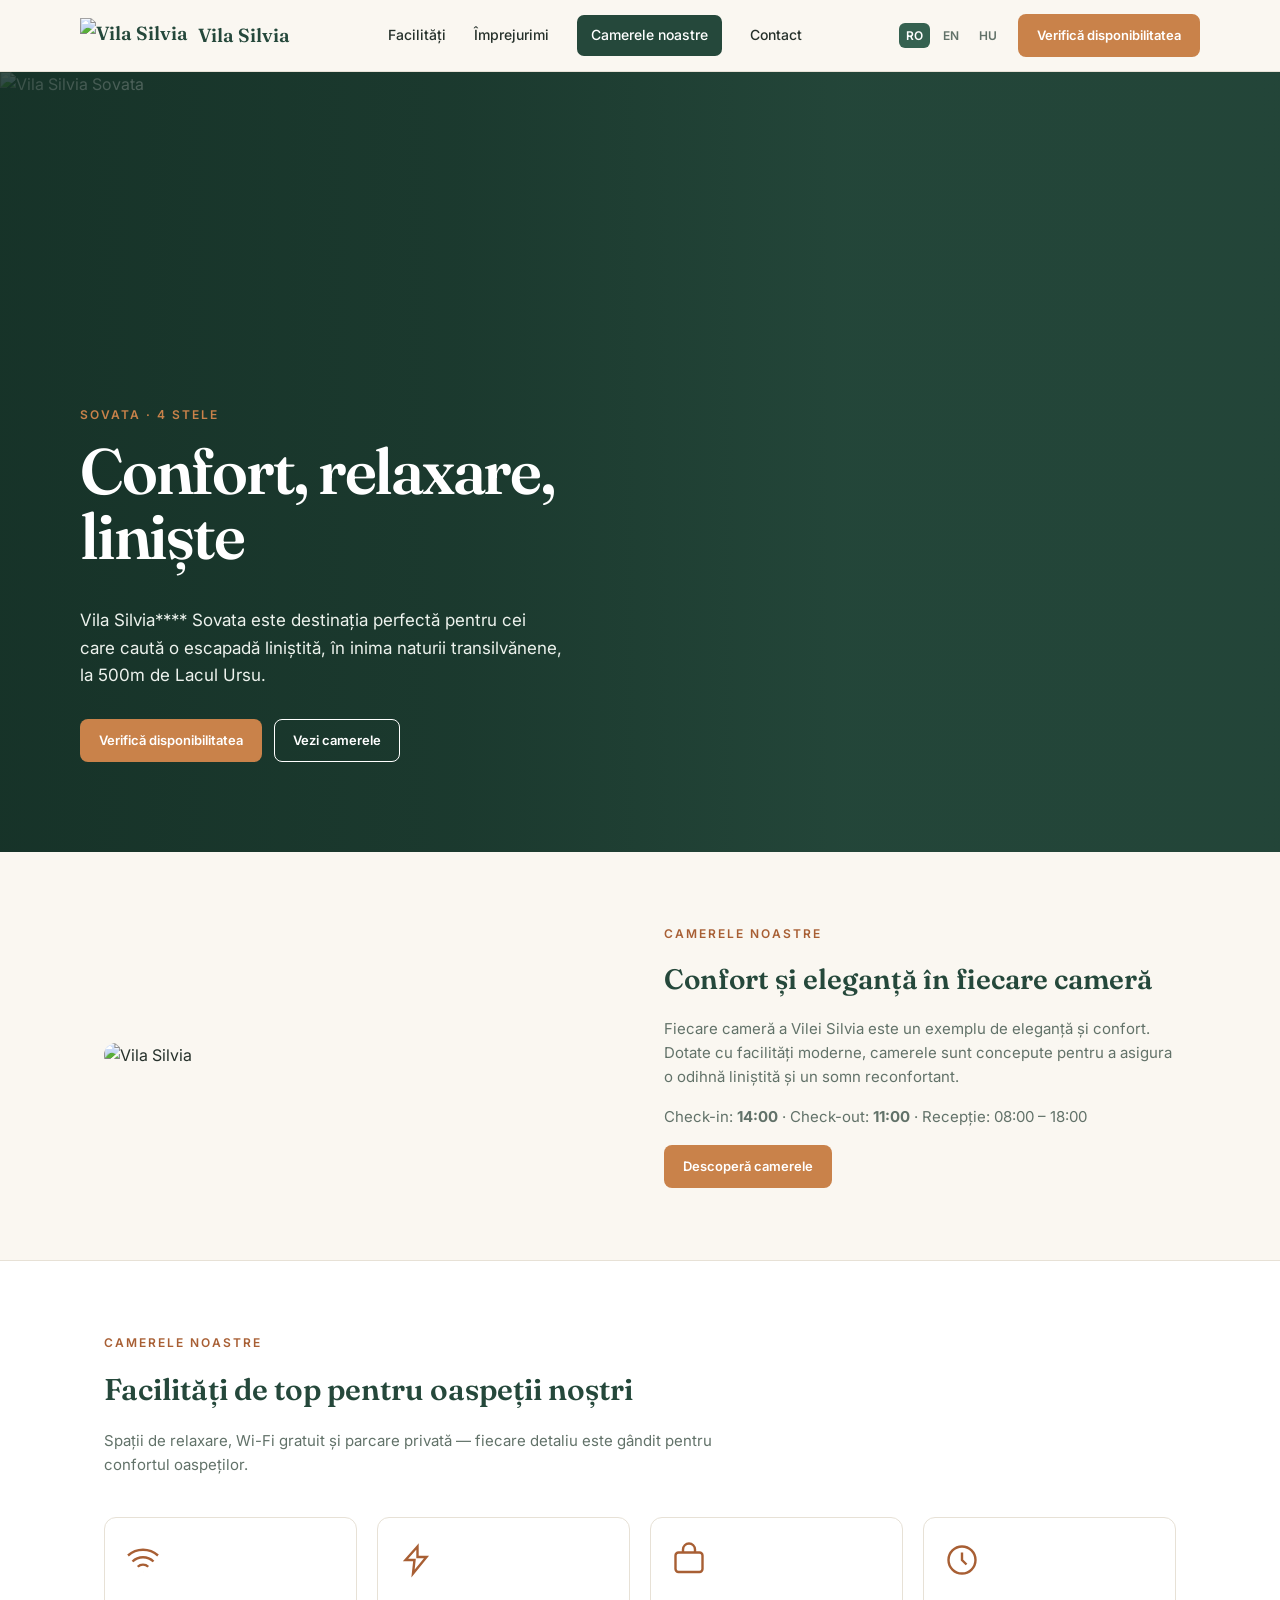
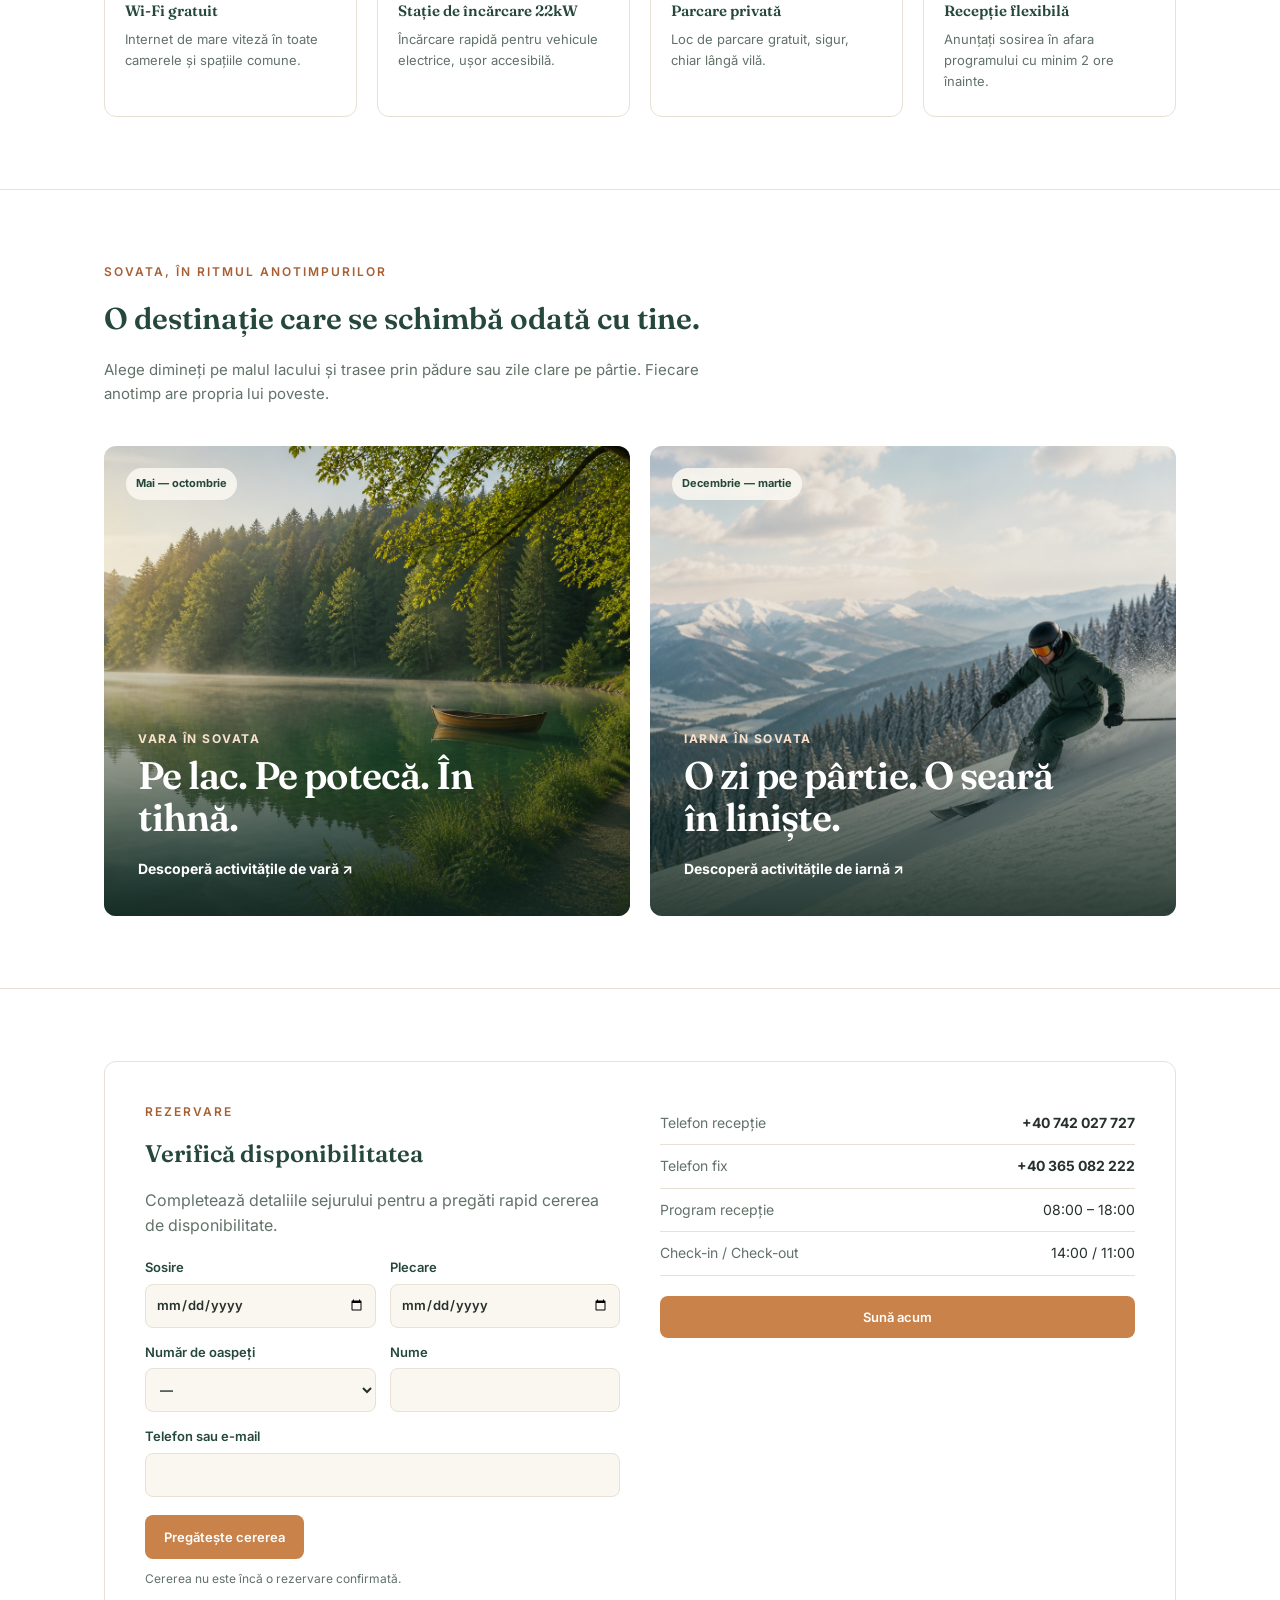
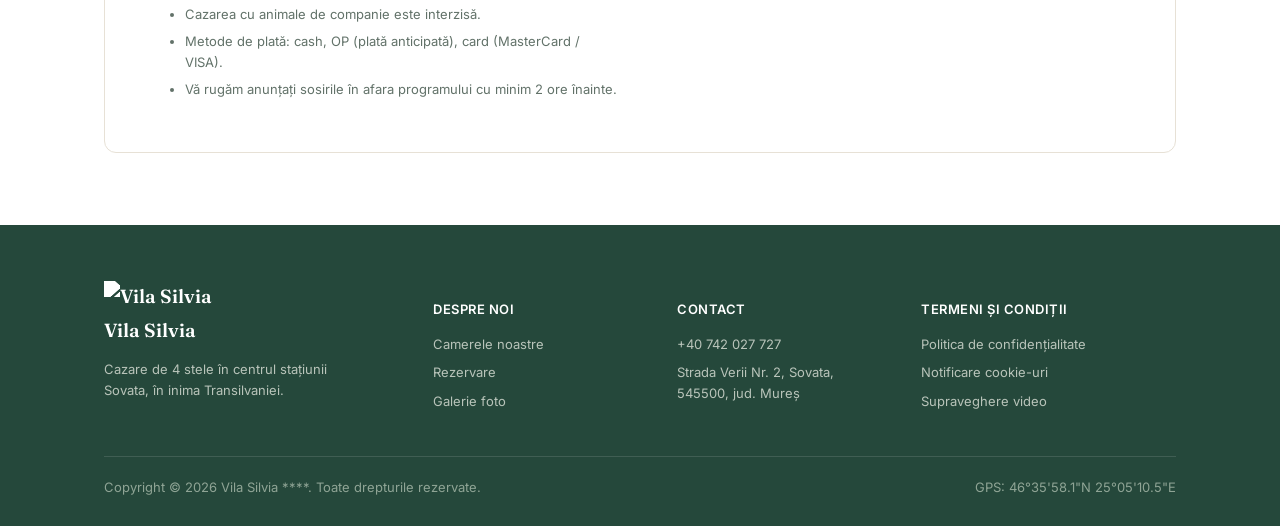
==== commit 11c9109f: "Add files via upload" ====
--- a/index.html
+++ b/index.html
@@ -20,8 +20,7 @@
     <nav class="main-nav">
       <a href="#facilities" data-i18n="nav.facilities">Facilități</a>
       <a href="#nearby" data-i18n="nav.nearby">Împrejurimi</a>
-      <a href="#gallery" data-i18n="nav.gallery">Galerie foto</a>
-      <a href="rooms.html">Camerele noastre</a>
+      <a href="rooms.html" class="btn nav-room-button">Camerele noastre</a>
       <a href="#contact" data-i18n="nav.contact">Contact</a>
     </nav>
     <div class="header-actions">
@@ -37,8 +36,7 @@
   <nav class="mobile-nav" id="mobile-nav" aria-label="Navigație mobilă">
     <a href="#facilities" data-i18n="nav.facilities">Facilități</a>
     <a href="#nearby" data-i18n="nav.nearby">Împrejurimi</a>
-    <a href="#gallery" data-i18n="nav.gallery">Galerie foto</a>
-    <a href="rooms.html">Camerele noastre</a>
+    <a href="rooms.html" class="btn nav-room-button">Camerele noastre</a>
     <a href="#contact" data-i18n="nav.contact">Contact</a>
     <a href="#booking" class="btn btn-primary" data-i18n="nav.cta">Verifică disponibilitatea</a>
   </nav>
@@ -67,7 +65,7 @@
       <h2 style="font-size:28px;color:var(--pine-900);margin-bottom:14px;" data-i18n="rooms.title">Confort și eleganță în fiecare cameră</h2>
       <p data-i18n="rooms.text">Fiecare cameră a Vilei Silvia este un exemplu de eleganță și confort. Dotate cu facilități moderne, camerele sunt concepute pentru a asigura o odihnă liniștită și un somn reconfortant.</p>
       <p data-i18n="rooms.hours">Check-in: <b>14:00</b> · Check-out: <b>11:00</b> · Recepție: 08:00 – 18:00</p>
-      <a href="#booking" class="btn btn-primary" data-i18n="rooms.cta">Rezervă acum</a>
+      <a href="rooms.html" class="btn btn-primary">Descoperă camerele</a>
     </div>
   </div>
 </section>
@@ -122,23 +120,6 @@
         <span class="season-label">Decembrie — martie</span>
         <div><p>Iarna în Sovata</p><h3>O zi pe pârtie. O seară în liniște.</h3><span class="season-link">Descoperă activitățile de iarnă ↗</span></div>
       </a>
-    </div>
-  </div>
-</section>
-
-<section id="gallery">
-  <div class="wrap">
-    <div class="section-head">
-      <div class="eyebrow" data-i18n="gallery.eyebrow">Galerie foto</div>
-      <h2 data-i18n="gallery.title">Vila Silvia în imagini</h2>
-    </div>
-    <div class="gallery-grid">
-      <a href="https://www.vilasilvia.ro/images/galeria_foto/vilasilvia/2018/interior/image20.jpg" target="_blank"><img src="https://www.vilasilvia.ro/images/galeria_foto/vilasilvia/2018/interior/image20.jpg" alt="Vila Silvia"></a>
-      <a href="https://www.vilasilvia.ro/images/galeria_foto/2024/exterior/image2.jpg" target="_blank"><img src="https://www.vilasilvia.ro/images/galeria_foto/2024/exterior/image2.jpg" alt="Vila Silvia"></a>
-      <a href="https://www.vilasilvia.ro/images/galeria_foto/2024/exterior/image12.jpg" target="_blank"><img src="https://www.vilasilvia.ro/images/galeria_foto/2024/exterior/image12.jpg" alt="Vila Silvia"></a>
-      <a href="https://www.vilasilvia.ro/images/galeria_foto/vilasilvia/2018/exterior/image4.jpg" target="_blank"><img src="https://www.vilasilvia.ro/images/galeria_foto/vilasilvia/2018/exterior/image4.jpg" alt="Vila Silvia"></a>
-      <a href="https://www.vilasilvia.ro/images/galeria_foto/vilasilvia/2018/exterior/image7.jpg" target="_blank"><img src="https://www.vilasilvia.ro/images/galeria_foto/vilasilvia/2018/exterior/image7.jpg" alt="Vila Silvia"></a>
-      <a href="https://www.vilasilvia.ro/images/galeria_foto/vilasilvia/2018/interior/image16.jpg" target="_blank"><img src="https://www.vilasilvia.ro/images/galeria_foto/vilasilvia/2018/interior/image16.jpg" alt="Vila Silvia"></a>
     </div>
   </div>
 </section>
@@ -195,9 +176,9 @@
       </div>
       <div>
         <h4 data-i18n="footer.about">Despre noi</h4>
-        <a href="#rooms" data-i18n="nav.rooms">Camere</a>
+        <a href="rooms.html">Camerele noastre</a>
         <a href="#booking" data-i18n="nav.cta_short">Rezervare</a>
-        <a href="#gallery" data-i18n="nav.gallery">Galerie foto</a>
+        <a href="rooms.html#gallery" data-i18n="nav.gallery">Galerie foto</a>
       </div>
       <div>
         <h4 data-i18n="footer.contact">Contact</h4>
--- a/style.css
+++ b/style.css
@@ -38,6 +38,7 @@
 .btn-primary{background:var(--amber);color:#fff;}
 .btn-outline{background:transparent;color:var(--pine-900);border-color:var(--pine-900);}
 .btn-light{background:#fff;color:var(--pine-900);}
+.nav-room-button{background:var(--pine-900);color:#fff !important;padding:8px 13px;border-radius:7px;white-space:nowrap;}
 .menu-toggle{display:none;background:none;border:none;font-size:22px;cursor:pointer;color:var(--pine-900);}
 .mobile-nav{display:none;}
 
@@ -139,12 +140,6 @@
 .room-gallery a:hover img{transform:scale(1.04);}
 .room-gallery a:first-child{grid-column:span 2;grid-row:span 2;}
 
-.gallery-grid{display:grid;grid-template-columns:repeat(4,1fr);grid-auto-rows:160px;gap:12px;}
-.gallery-grid img{width:100%;height:100%;object-fit:cover;border-radius:8px;}
-.gallery-grid a:nth-child(1){grid-column:span 2;grid-row:span 2;}
-.gallery-grid a{display:block;overflow:hidden;border-radius:8px;}
-.gallery-grid a:nth-child(1) img{height:100%;}
-
 .booking-panel{background:var(--paper);border:1px solid var(--line);border-radius:var(--radius);padding:40px;display:grid;grid-template-columns:1fr 1fr;gap:40px;}
 .booking-panel h2{font-size:24px;color:var(--pine-900);margin-bottom:14px;}
 .booking-intro{color:var(--ink-soft);margin:0 0 18px;}
@@ -178,7 +173,6 @@
   .about-grid{grid-template-columns:1fr;}
   .facility-grid{grid-template-columns:repeat(2,1fr);}
   .lake-grid{grid-template-columns:repeat(2,1fr);}
-  .gallery-grid{grid-template-columns:repeat(2,1fr);}
   .booking-panel{grid-template-columns:1fr;}
   .footer-grid{grid-template-columns:1fr 1fr;}
   .season-grid{grid-template-columns:1fr;}
@@ -190,6 +184,7 @@
   .mobile-nav.is-open{display:flex;flex-direction:column;gap:4px;}
   .mobile-nav a{padding:11px 0;font-size:15px;font-weight:600;color:var(--pine-900);}
   .mobile-nav .btn{margin-top:8px;padding:12px 16px;text-align:center;color:#fff;}
+  .mobile-nav .nav-room-button{background:var(--pine-900);}
 }
 
 @media(max-width:560px){
@@ -209,7 +204,6 @@
   .section-head{margin-bottom:28px;}
   .section-head h2{font-size:27px;}
   .facility-grid,.lake-grid,.footer-grid,.form-grid{grid-template-columns:1fr;}
-  .gallery-grid{grid-template-columns:repeat(2,1fr);grid-auto-rows:120px;gap:8px;}
   .booking-panel{padding:26px 20px;gap:28px;}
   .season-card{min-height:390px;padding:26px 22px;}
   .activity-hero{min-height:610px;}
